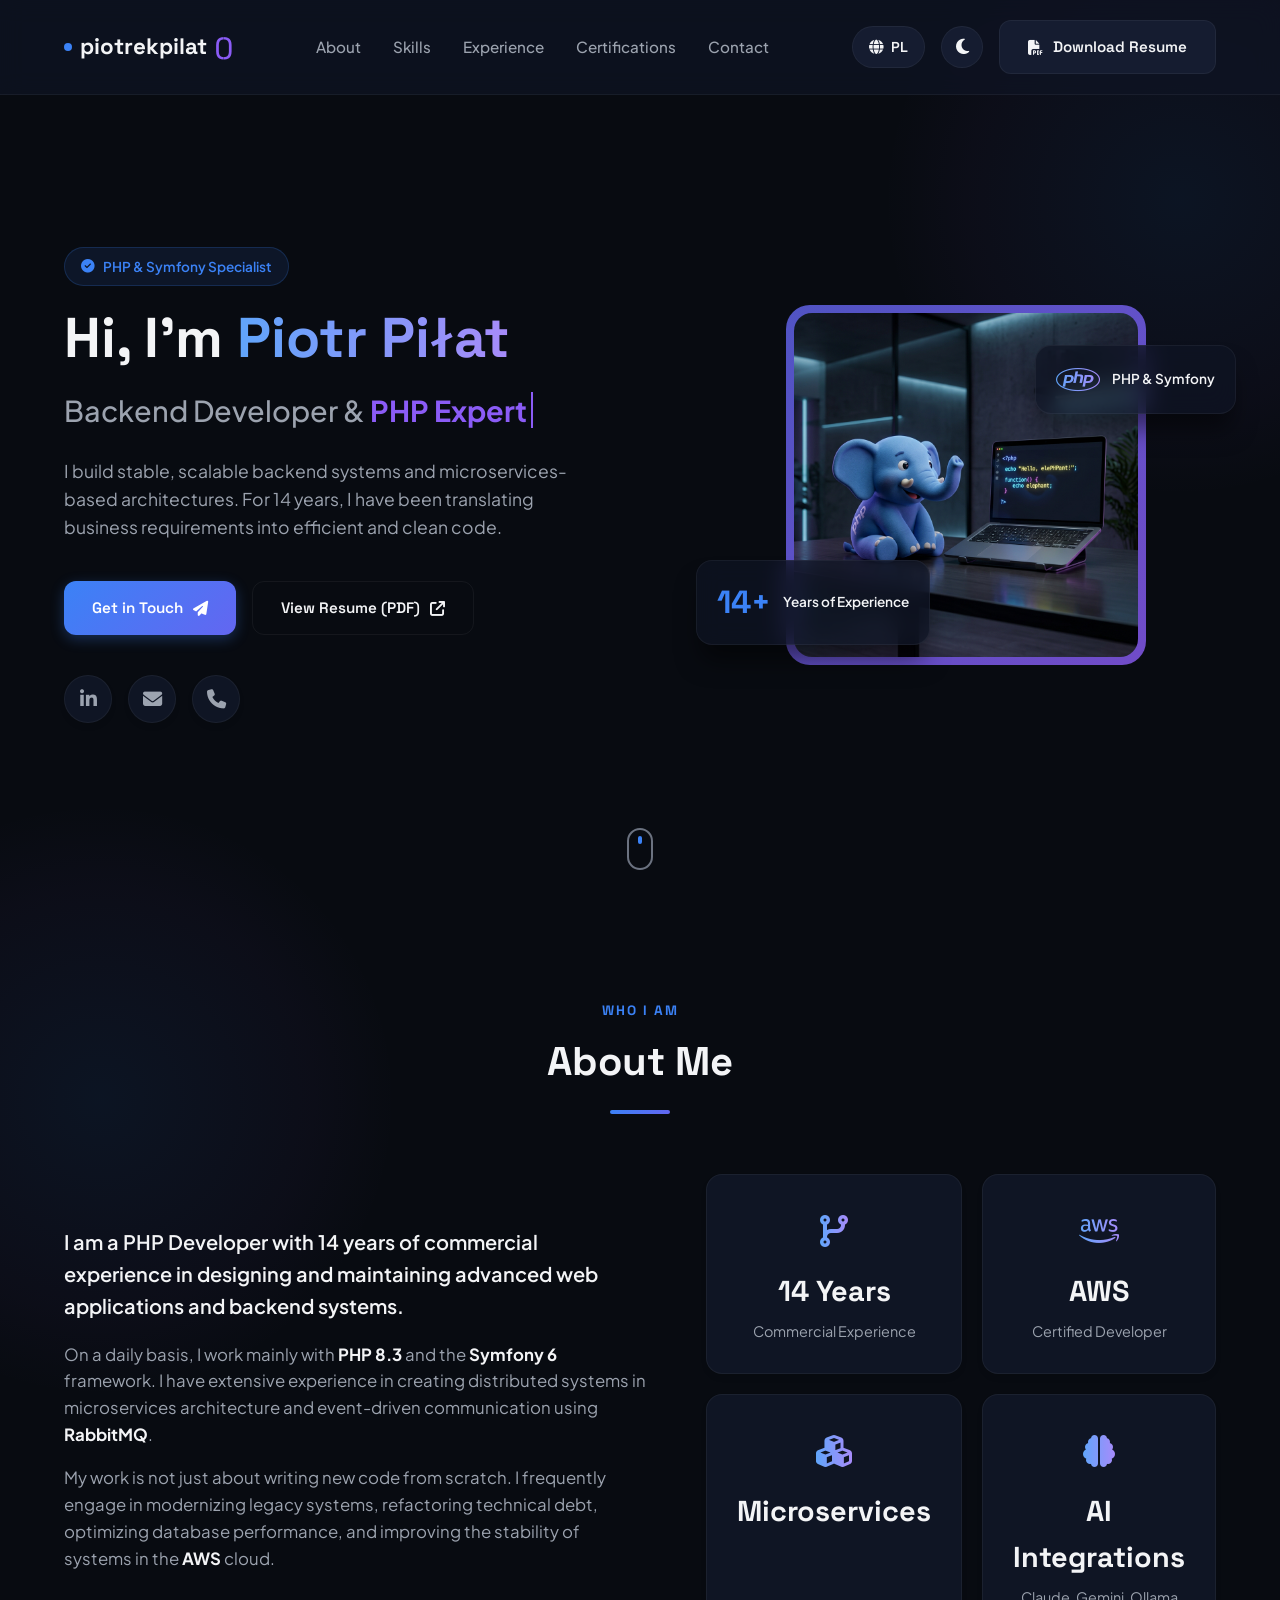
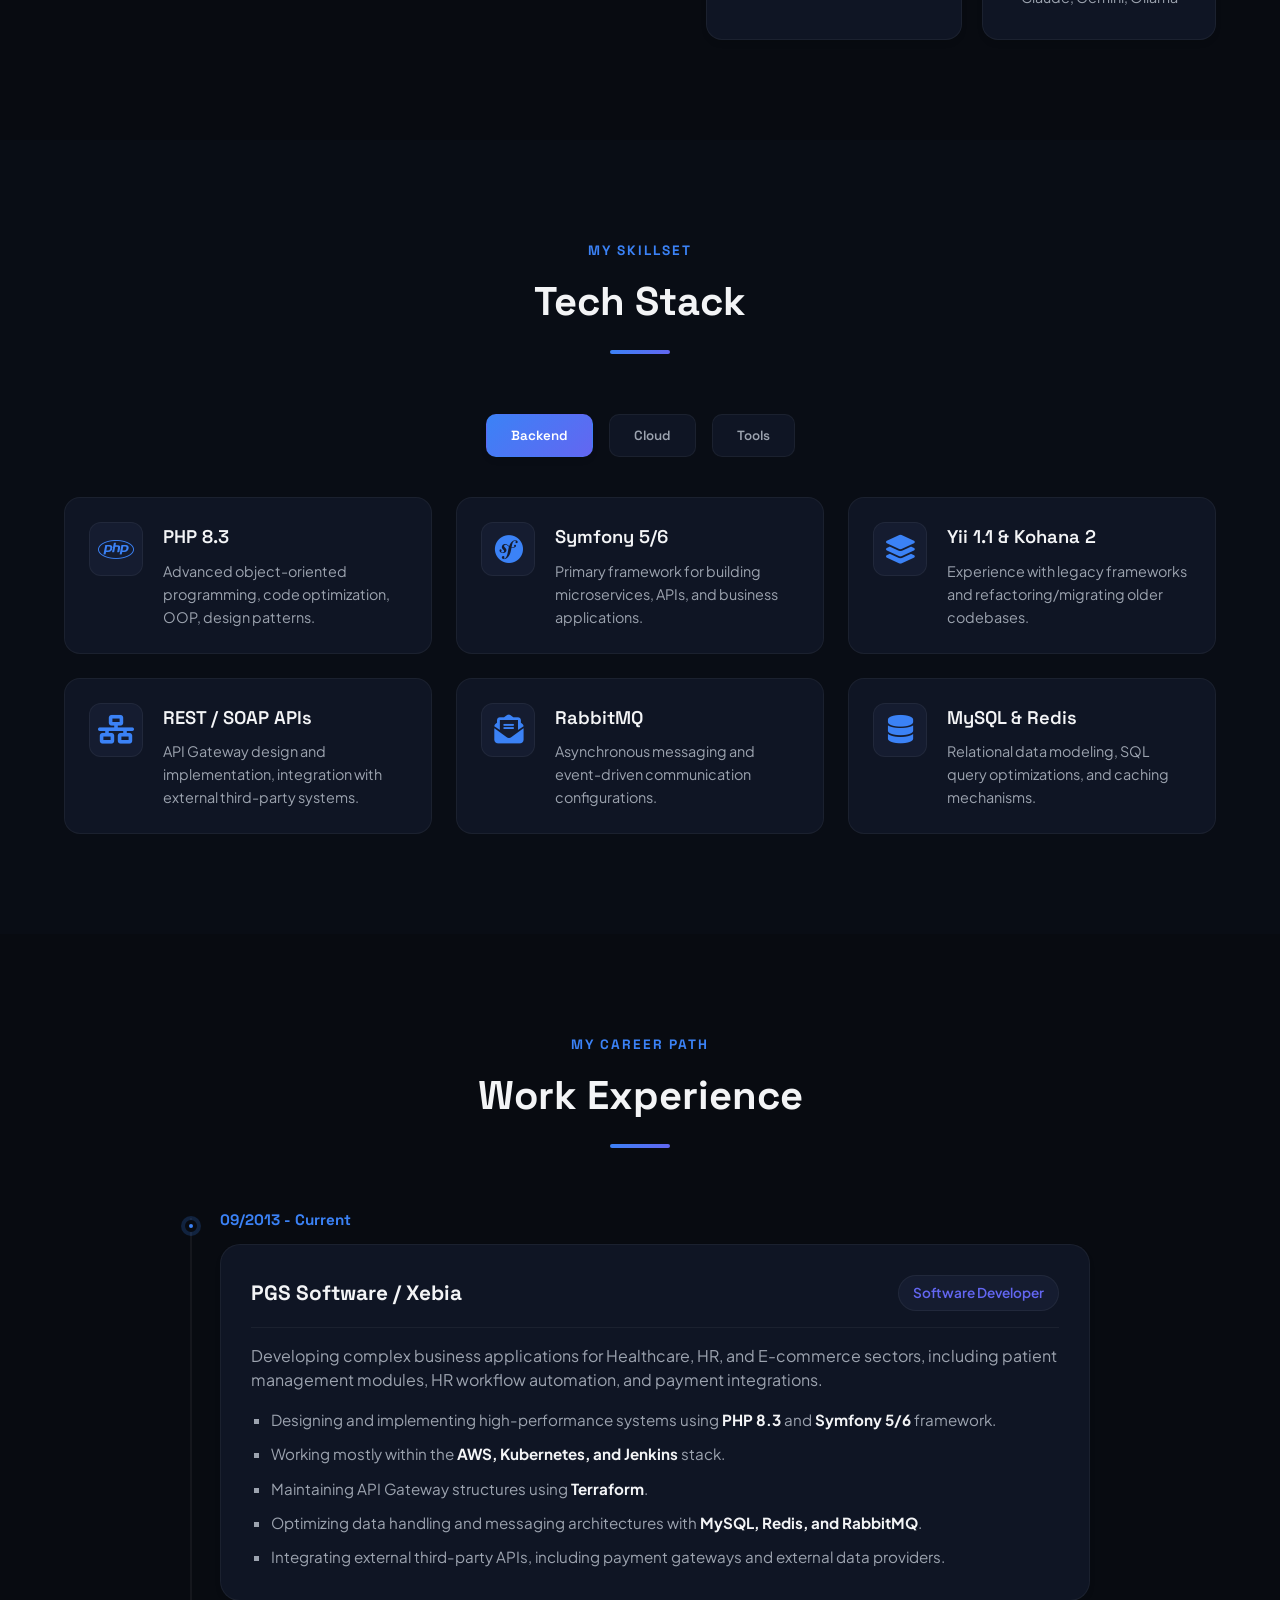
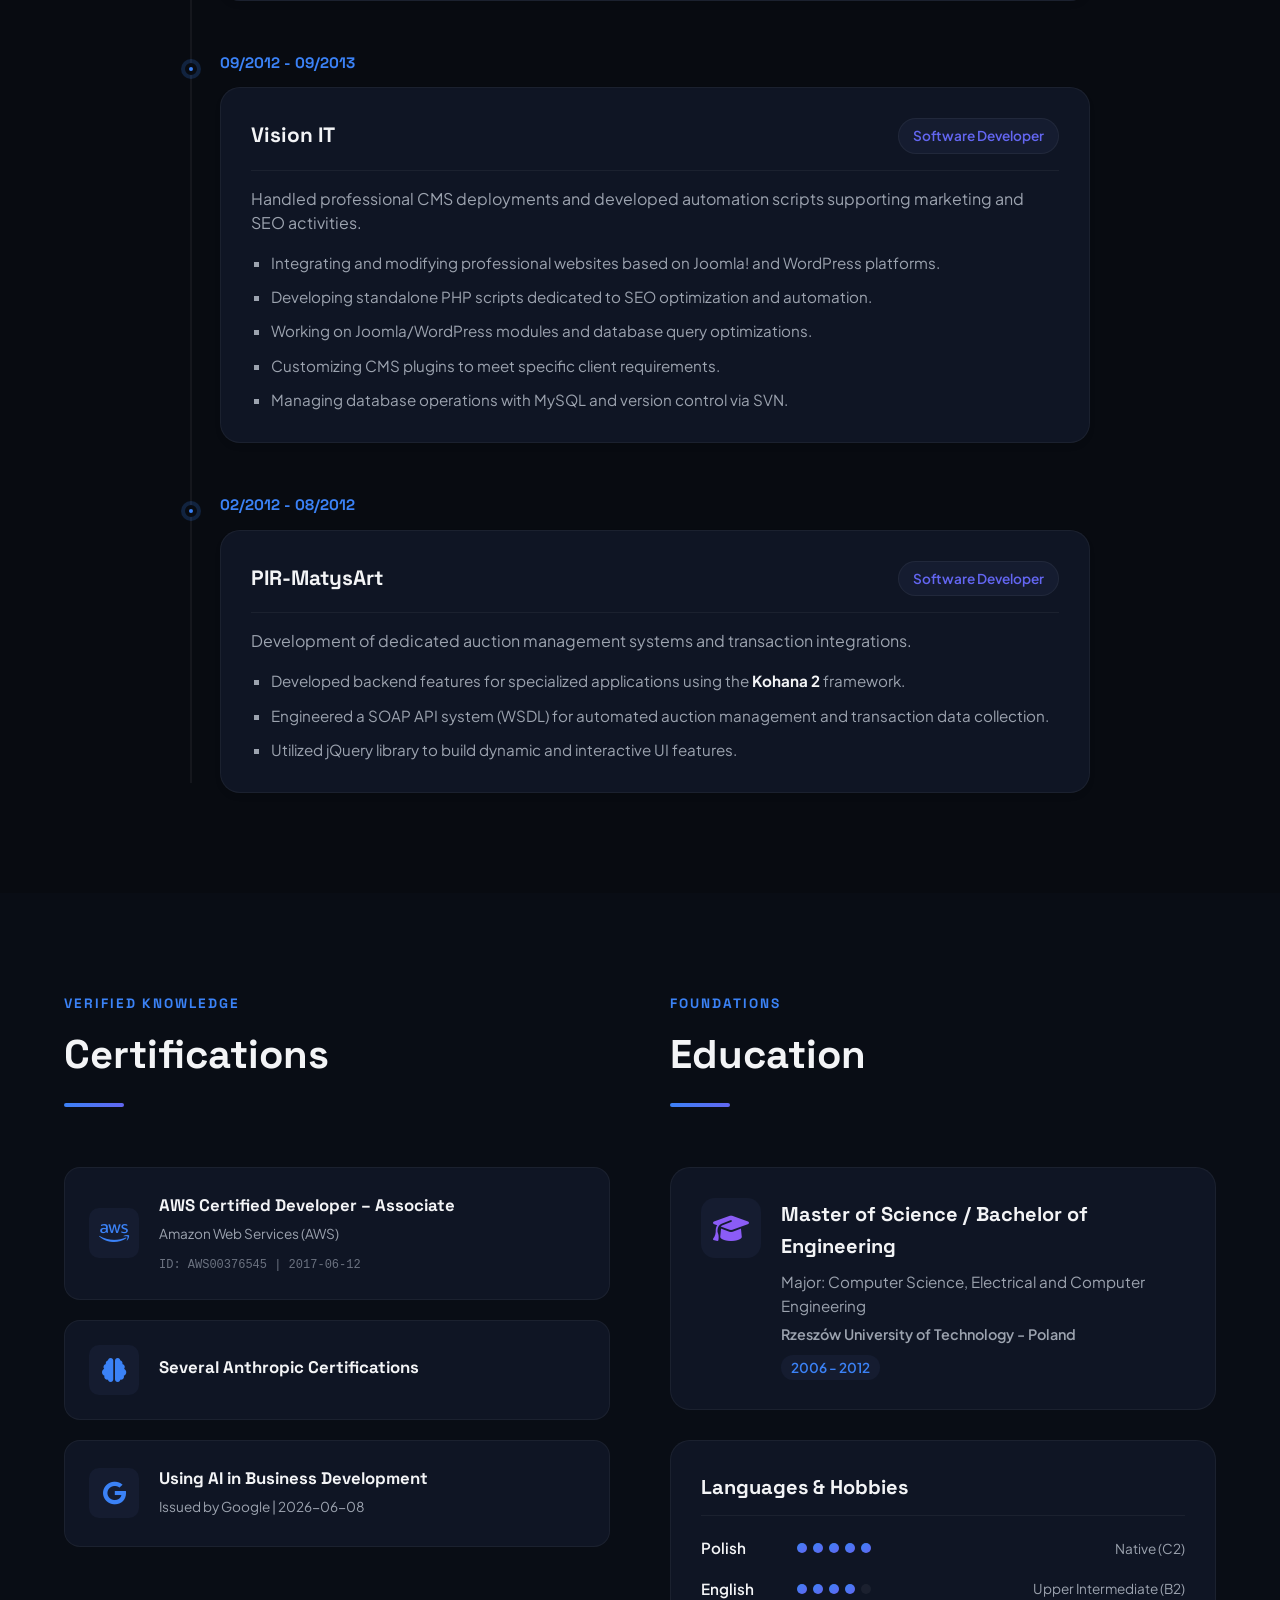
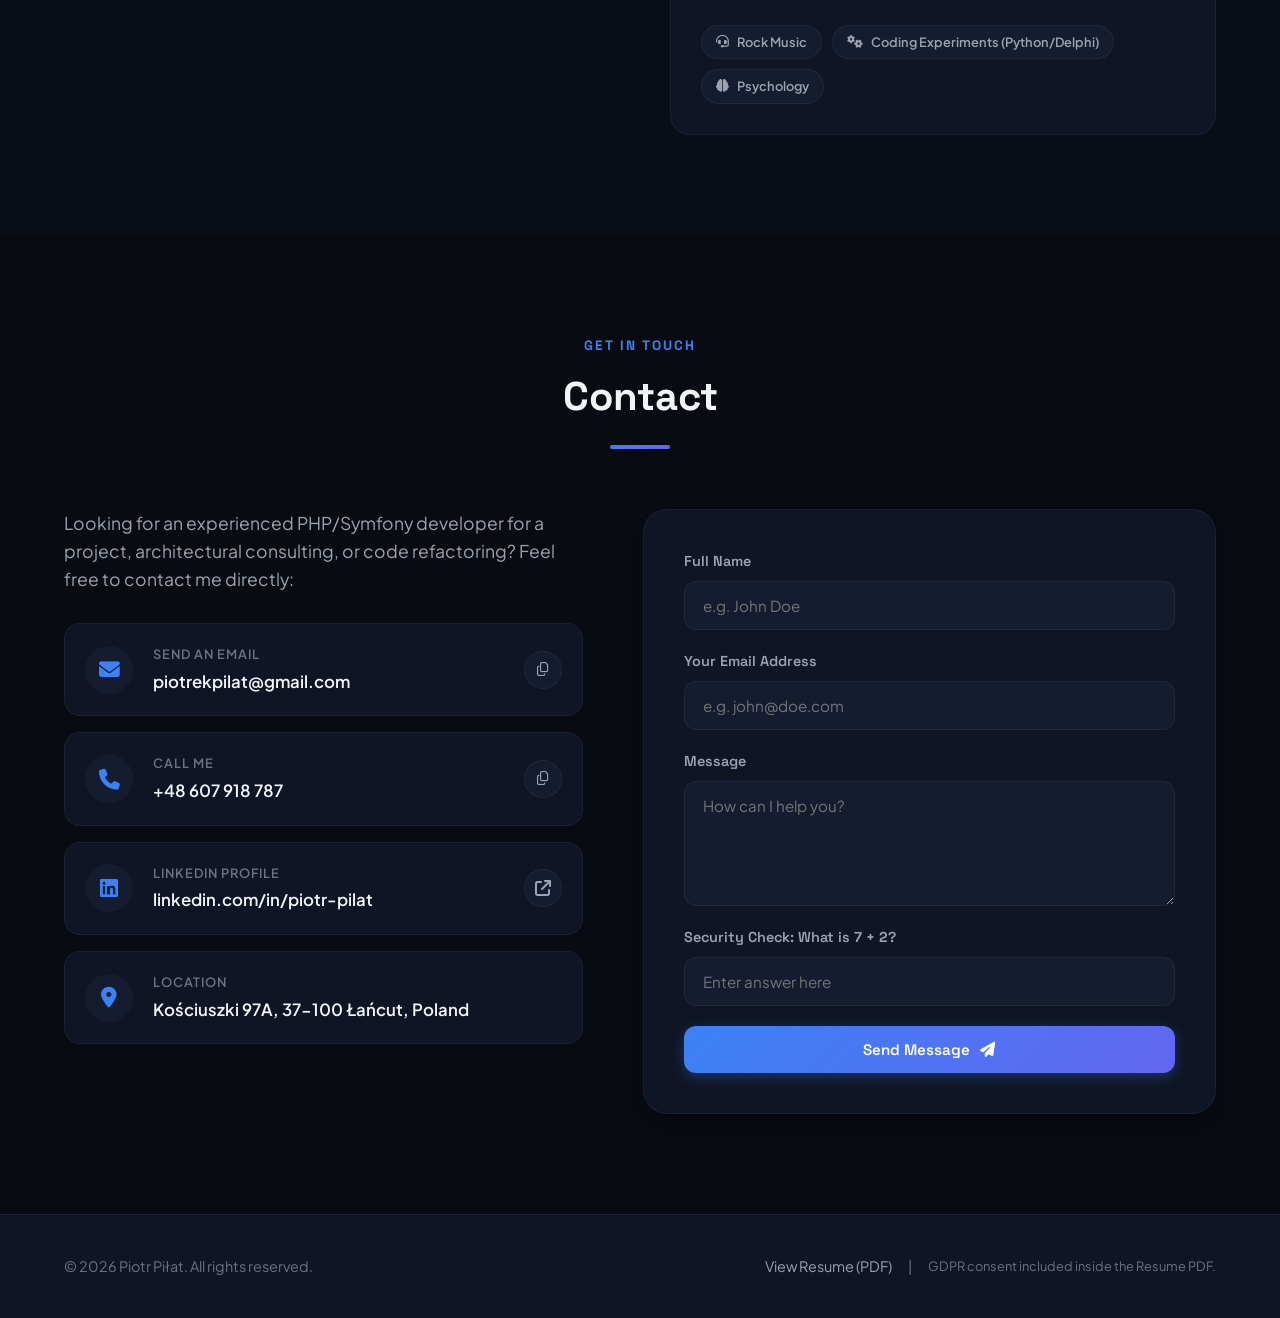
==== index.html @ 5721adee "initial" ====
<!DOCTYPE html>
<html lang="en">
<head>
    <meta charset="UTF-8">
    <meta name="viewport" content="width=device-width, initial-scale=1.0">
    <title data-i18n="head.title">Piotr Piłat - Software Developer | PHP & Symfony Specialist</title>
    <meta name="description" content="Professional profile of Piotr Piłat - PHP Developer with 14 years of commercial experience building web applications, backend systems, and microservices." data-i18n-attr="content:head.description">
    <link rel="preconnect" href="https://fonts.googleapis.com">
    <link rel="preconnect" href="https://fonts.gstatic.com" crossorigin>
    <link href="https://fonts.googleapis.com/css2?family=Plus+Jakarta+Sans:wght@300;400;500;600;700;800&family=Space+Grotesk:wght@400;500;600;700&display=swap" rel="stylesheet">
    <link rel="stylesheet" href="https://cdnjs.cloudflare.com/ajax/libs/font-awesome/6.4.0/css/all.min.css">
    <link rel="stylesheet" href="style.css">
</head>
<body class="dark-theme">
    <div class="bg-glow-1"></div>
    <div class="bg-glow-2"></div>
    <header class="header">
        <div class="container nav-container">
            <a href="#" class="logo">
                <span class="logo-dot"></span>
                <span data-i18n="logo.text">piotrekpilat</span><span class="logo-lang">()</span>
            </a>
            
            <nav class="nav-menu" id="nav-menu">
                <ul class="nav-list">
                    <li><a href="#about" class="nav-link" data-i18n="nav.about">About</a></li>
                    <li><a href="#skills" class="nav-link" data-i18n="nav.skills">Skills</a></li>
                    <li><a href="#experience" class="nav-link" data-i18n="nav.experience">Experience</a></li>
                    <li><a href="#education-certs" class="nav-link" data-i18n="nav.certs">Certifications</a></li>
                    <li><a href="#contact" class="nav-link" data-i18n="nav.contact">Contact</a></li>
                </ul>
            </nav>

            <div class="nav-actions">
                <button id="lang-toggle" class="lang-toggle-btn" aria-label="Switch language">
                    <i class="fa-solid fa-globe"></i> <span id="lang-btn-text">PL</span>
                </button>
                <button id="theme-toggle" class="theme-btn" aria-label="Toggle theme">
                    <i class="fa-solid fa-moon"></i>
                </button>
                <a href="./Resume-Piotr-Pilat.pdf" class="btn btn-secondary nav-cv-btn" target="_blank">
                    <i class="fa-solid fa-file-pdf"></i> <span data-i18n="nav.download_resume">Download Resume</span>
                </a>
                <button class="mobile-toggle" id="mobile-toggle" aria-label="Menu">
                    <span class="bar"></span>
                    <span class="bar"></span>
                    <span class="bar"></span>
                </button>
            </div>
        </div>
    </header>

    <!-- Hero Section -->
    <section class="hero-section">
        <div class="container hero-container">
            <div class="hero-content">
                <div class="badge-container">
                    <span class="hero-badge"><i class="fa-solid fa-circle-check"></i> <span data-i18n="hero.badge">PHP & Symfony Specialist</span></span>
                </div>
                <h1 class="hero-title">
                    <span data-i18n="hero.greeting">Hi, I'm </span><span class="text-gradient" data-i18n="hero.name">Piotr Piłat</span>
                </h1>
                <h2 class="hero-subtitle">
                    <span data-i18n="hero.subtitle">Backend Developer & </span><span class="typing-text" id="typing-text">PHP Expert</span>
                </h2>
                <p class="hero-description" data-i18n="hero.description">
                    I build stable, scalable backend systems and microservices-based architectures. 
                    For 14 years, I have been translating business requirements into efficient and clean code.
                </p>
                <div class="hero-buttons">
                    <a href="#contact" class="btn btn-primary">
                        <span data-i18n="hero.btn_contact">Get in Touch</span> <i class="fa-solid fa-paper-plane"></i>
                    </a>
                    <a href="./Resume-Piotr-Pilat.pdf" class="btn btn-outline" target="_blank">
                        <span data-i18n="hero.btn_resume">View Resume (PDF)</span> <i class="fa-solid fa-arrow-up-right-from-square"></i>
                    </a>
                </div>
                <div class="hero-socials">
                    <a href="https://linkedin.com/in/piotr-pilat/" target="_blank" class="social-icon" aria-label="LinkedIn">
                        <i class="fa-brands fa-linkedin-in"></i>
                    </a>
                    <a href="#" class="social-icon contact-trigger" data-mailto="cGlvdHJla3BpbGF0QGdtYWlsLmNvbQ==" aria-label="Email">
                        <i class="fa-solid fa-envelope"></i>
                    </a>
                    <a href="#" class="social-icon contact-trigger" data-tel="KzQ4NjA3OTE4Nzg3" aria-label="Phone">
                        <i class="fa-solid fa-phone"></i>
                    </a>
                </div>
            </div>
            
            <div class="hero-visual">
                <div class="image-wrapper">
                    <div class="glowing-border"></div>
                    <img src="assets/php_tech_mascot.jpg" alt="Piotr Piłat - PHP Mascot" class="profile-img">
                </div>
                <div class="floating-card xp-card">
                    <span class="num">14+</span>
                    <span class="label" data-i18n="hero.xp_label">Years of Experience</span>
                </div>
                <div class="floating-card tech-card">
                    <i class="fa-brands fa-php text-gradient"></i>
                    <span class="label" data-i18n="hero.tech_label">PHP & Symfony</span>
                </div>
            </div>
        </div>
        <div class="scroll-down">
            <a href="#about" aria-label="Scroll Down" data-i18n-attr="aria-label:hero.scroll_down">
                <span class="mouse">
                    <span class="wheel"></span>
                </span>
            </a>
        </div>
    </section>

    <!-- About Section -->
    <section id="about" class="section about-section">
        <div class="container">
            <div class="section-header">
                <span class="section-tag" data-i18n="about.tag">Who I am</span>
                <h2 class="section-title" data-i18n="about.title">About Me</h2>
                <div class="section-line"></div>
            </div>
            
            <div class="about-grid">
                <div class="about-text-container">
                    <p class="lead-text" data-i18n="about.lead">
                        I am a PHP Developer with 14 years of commercial experience in designing and maintaining advanced web applications and backend systems.
                    </p>
                    <p class="body-text" data-i18n="about.body1">
                        On a daily basis, I work mainly with <strong>PHP 8.3</strong> and the <strong>Symfony 6</strong> framework. I have extensive experience in creating distributed systems in microservices architecture and event-driven communication using <strong>RabbitMQ</strong>.
                    </p>
                    <p class="body-text" data-i18n="about.body2">
                        My work is not just about writing new code from scratch. I frequently engage in modernizing legacy systems, refactoring technical debt, optimizing database performance, and improving the stability of systems in the <strong>AWS</strong> cloud.
                    </p>
                </div>
                
                <div class="about-stats">
                    <div class="stat-box">
                        <div class="stat-icon"><i class="fa-solid fa-code-branch text-gradient"></i></div>
                        <h3 data-i18n="about.stat1_title">14 Years</h3>
                        <p data-i18n="about.stat1_desc">Commercial Experience</p>
                    </div>
                    <div class="stat-box">
                        <div class="stat-icon"><i class="fa-brands fa-aws text-gradient"></i></div>
                        <h3>AWS</h3>
                        <p data-i18n="about.stat2_desc">Certified Developer</p>
                    </div>
                    <div class="stat-box">
                        <div class="stat-icon"><i class="fa-solid fa-cubes text-gradient"></i></div>
                        <h3 data-i18n="about.stat3_title">Microservices</h3>
                    </div>
                    <div class="stat-box">
                        <div class="stat-icon"><i class="fa-solid fa-brain text-gradient"></i></div>
                        <h3 data-i18n="about.stat4_title">AI Integrations</h3>
                        <p>Claude, Gemini, Ollama</p>
                    </div>
                </div>
            </div>
        </div>
    </section>

    <!-- Skills Section -->
    <section id="skills" class="section skills-section gray-bg">
        <div class="container">
            <div class="section-header">
                <span class="section-tag" data-i18n="skills.tag">My Skillset</span>
                <h2 class="section-title" data-i18n="skills.title">Tech Stack</h2>
                <div class="section-line"></div>
            </div>

            <div class="skills-tabs">
                <button class="tab-btn active" data-tab="backend" data-i18n="skills.tab_backend">Backend</button>
                <button class="tab-btn" data-tab="devops" data-i18n="skills.tab_cloud">Cloud</button>
                <button class="tab-btn" data-tab="testing-others" data-i18n="skills.tab_tools">Tools</button>
            </div>

            <div class="tab-content active" id="backend">
                <div class="skills-grid">
                    <!-- PHP -->
                    <div class="skill-card">
                        <div class="skill-icon"><i class="fa-brands fa-php"></i></div>
                        <div class="skill-info">
                            <h4>PHP 8.3</h4>
                            <p data-i18n="skills.backend.php">Advanced object-oriented programming, code optimization, OOP, design patterns.</p>
                        </div>
                    </div>
                    <!-- Symfony -->
                    <div class="skill-card">
                        <div class="skill-icon"><i class="fa-brands fa-symfony"></i></div>
                        <div class="skill-info">
                            <h4>Symfony 5/6</h4>
                            <p data-i18n="skills.backend.symfony">Primary framework for building microservices, APIs, and business applications.</p>
                        </div>
                    </div>
                    <div class="skill-card">
                        <div class="skill-icon"><i class="fa-solid fa-layer-group"></i></div>
                        <div class="skill-info">
                            <h4>Yii 1.1 & Kohana 2</h4>
                            <p data-i18n="skills.backend.legacy">Experience with legacy frameworks and refactoring/migrating older codebases.</p>
                        </div>
                    </div>
                    <!-- REST API -->
                    <div class="skill-card">
                        <div class="skill-icon"><i class="fa-solid fa-network-wired"></i></div>
                        <div class="skill-info">
                            <h4>REST / SOAP APIs</h4>
                            <p data-i18n="skills.backend.api">API Gateway design and implementation, integration with external third-party systems.</p>
                        </div>
                    </div>
                    <div class="skill-card">
                        <div class="skill-icon"><i class="fa-solid fa-envelope-open-text"></i></div>
                        <div class="skill-info">
                            <h4>RabbitMQ</h4>
                            <p data-i18n="skills.backend.rabbitmq">Asynchronous messaging and event-driven communication configurations.</p>
                        </div>
                    </div>
                    <div class="skill-card">
                        <div class="skill-icon"><i class="fa-solid fa-database"></i></div>
                        <div class="skill-info">
                            <h4>MySQL & Redis</h4>
                            <p data-i18n="skills.backend.db">Relational data modeling, SQL query optimizations, and caching mechanisms.</p>
                        </div>
                    </div>
                </div>
            </div>

            <div class="tab-content" id="devops">
                <div class="skills-grid">
                    <!-- AWS -->
                    <div class="skill-card">
                        <div class="skill-icon"><i class="fa-brands fa-aws"></i></div>
                        <div class="skill-info">
                            <h4>AWS (Amazon Web Services)</h4>
                            <p data-i18n="skills.cloud.aws">EC2, RDS, S3, API Gateway, IAM permissions, and cloud service integrations.</p>
                        </div>
                    </div>
                    <div class="skill-card">
                        <div class="skill-icon"><i class="fa-brands fa-docker"></i></div>
                        <div class="skill-info">
                            <h4>Docker</h4>
                            <p data-i18n="skills.cloud.docker">Containerization of applications, maintaining dev and production environments.</p>
                        </div>
                    </div>
                    <div class="skill-card">
                        <div class="skill-icon"><i class="fa-solid fa-code"></i></div>
                        <div class="skill-info">
                            <h4>Terraform</h4>
                            <p data-i18n="skills.cloud.terraform">Infrastructure as Code (IaC) principles, focusing on managing API Gateway.</p>
                        </div>
                    </div>
                    <!-- Kubernetes & Jenkins -->
                    <div class="skill-card">
                        <div class="skill-icon"><i class="fa-solid fa-server"></i></div>
                        <div class="skill-info">
                            <h4>Kubernetes & Jenkins</h4>
                            <p data-i18n="skills.cloud.k8s_jenkins">Basic container orchestration and configuring automation CI/CD pipelines.</p>
                        </div>
                    </div>
                </div>
            </div>

            <div class="tab-content" id="testing-others">
                <div class="skills-grid">
                    <!-- Testing -->
                    <div class="skill-card">
                        <div class="skill-icon"><i class="fa-solid fa-vial"></i></div>
                        <div class="skill-info">
                            <h4>Xdebug, PHPUnit, PHPCS</h4>
                            <p data-i18n="skills.tools.testing">Unit testing, static code analysis, and ensuring PSR code quality standards.</p>
                        </div>
                    </div>
                    <!-- AI Tools -->
                    <div class="skill-card">
                        <div class="skill-icon"><i class="fa-solid fa-robot"></i></div>
                        <div class="skill-info">
                            <h4 data-i18n="skills.tools.ai_title">AI Assistance & APIs</h4>
                            <p data-i18n="skills.tools.ai_desc">Using AI tools (Claude / Gemini / Codex) and integrations with LLM configurations (Ollama).</p>
                        </div>
                    </div>
                    <!-- Git & SVN -->
                    <div class="skill-card">
                        <div class="skill-icon"><i class="fa-solid fa-code-commit"></i></div>
                        <div class="skill-info">
                            <h4>Git & SVN</h4>
                            <p data-i18n="skills.tools.git">Code version control systems, team workflows, and GitFlow practices.</p>
                        </div>
                    </div>
                    <!-- Other Languages -->
                    <div class="skill-card">
                        <div class="skill-icon"><i class="fa-solid fa-globe"></i></div>
                        <div class="skill-info">
                            <h4>Python & Delphi</h4>
                            <p data-i18n="skills.tools.other">Technological experiments, helper script creation, and process automation.</p>
                        </div>
                    </div>
                </div>
            </div>
        </div>
    </section>

    <!-- Experience Section -->
    <section id="experience" class="section experience-section">
        <div class="container">
            <div class="section-header">
                <span class="section-tag" data-i18n="experience.tag">My Career Path</span>
                <h2 class="section-title" data-i18n="experience.title">Work Experience</h2>
                <div class="section-line"></div>
            </div>

            <div class="timeline">
                <div class="timeline-item">
                    <div class="timeline-dot"></div>
                    <div class="timeline-date" data-i18n="experience.date1">09/2013 - Current</div>
                    <div class="timeline-content">
                        <div class="company-badge-wrapper">
                            <span class="company-name">PGS Software / Xebia</span>
                            <span class="job-title" data-i18n="experience.title1">Software Developer</span>
                        </div>
                        <p class="timeline-intro" data-i18n="experience.intro1">
                            Developing complex business applications for Healthcare, HR, and E-commerce sectors, including patient management modules, HR workflow automation, and payment integrations.
                        </p>
                        <ul class="timeline-bullets">
                            <li data-i18n="experience.bullet1_1">Designing and implementing high-performance systems using <strong>PHP 8.3</strong> and <strong>Symfony 5/6</strong> framework.</li>
                            <li data-i18n="experience.bullet1_2">Working mostly within the <strong>AWS, Kubernetes, and Jenkins</strong> stack.</li>
                            <li data-i18n="experience.bullet1_3">Maintaining API Gateway structures using <strong>Terraform</strong>.</li>
                            <li data-i18n="experience.bullet1_4">Optimizing data handling and messaging architectures with <strong>MySQL, Redis, and RabbitMQ</strong>.</li>
                            <li data-i18n="experience.bullet1_5">Integrating external third-party APIs, including payment gateways and external data providers.</li>
                        </ul>
                    </div>
                </div>
                <div class="timeline-item">
                    <div class="timeline-dot"></div>
                    <div class="timeline-date" data-i18n="experience.date2">09/2012 - 09/2013</div>
                    <div class="timeline-content">
                        <div class="company-badge-wrapper">
                            <span class="company-name">Vision IT</span>
                            <span class="job-title">Software Developer</span>
                        </div>
                        <p class="timeline-intro" data-i18n="experience.intro2">
                            Handled professional CMS deployments and developed automation scripts supporting marketing and SEO activities.
                        </p>
                        <ul class="timeline-bullets">
                            <li data-i18n="experience.bullet2_1">Integrating and modifying professional websites based on Joomla! and WordPress platforms.</li>
                            <li data-i18n="experience.bullet2_2">Developing standalone PHP scripts dedicated to SEO optimization and automation.</li>
                            <li data-i18n="experience.bullet2_3">Working on Joomla/WordPress modules and database query optimizations.</li>
                            <li data-i18n="experience.bullet2_4">Customizing CMS plugins to meet specific client requirements.</li>
                            <li data-i18n="experience.bullet2_5">Managing database operations with MySQL and version control via SVN.</li>
                        </ul>
                    </div>
                </div>
                <div class="timeline-item">
                    <div class="timeline-dot"></div>
                    <div class="timeline-date" data-i18n="experience.date3">02/2012 - 08/2012</div>
                    <div class="timeline-content">
                        <div class="company-badge-wrapper">
                            <span class="company-name">PIR-MatysArt</span>
                            <span class="job-title">Software Developer</span>
                        </div>
                        <p class="timeline-intro" data-i18n="experience.intro3">
                            Development of dedicated auction management systems and transaction integrations.
                        </p>
                        <ul class="timeline-bullets">
                            <li data-i18n="experience.bullet3_1">Developed backend features for specialized applications using the <strong>Kohana 2</strong> framework.</li>
                            <li data-i18n="experience.bullet3_2">Engineered a SOAP API system (WSDL) for automated auction management and transaction data collection.</li>
                            <li data-i18n="experience.bullet3_3">Utilized jQuery library to build dynamic and interactive UI features.</li>
                        </ul>
                    </div>
                </div>
            </div>
        </div>
    </section>

    <!-- Education & Certs Section -->
    <section id="education-certs" class="section education-certs-section gray-bg">
        <div class="container">
            <div class="education-certs-grid">
                
                <!-- Certifications -->
                <div class="certs-column">
                    <div class="section-header align-left">
                        <span class="section-tag" data-i18n="certs.tag">Verified Knowledge</span>
                        <h2 class="section-title" data-i18n="certs.title">Certifications</h2>
                        <div class="section-line"></div>
                    </div>
                    
                    <div class="certs-list">
                        <!-- AWS Cert -->
                        <div class="cert-item">
                            <div class="cert-icon">
                                <i class="fa-brands fa-aws"></i>
                            </div>
                              <div class="cert-details">
                                  <h4>AWS Certified Developer – Associate</h4>
                                  <p class="issuer">Amazon Web Services (AWS)</p>
                                  <span class="cert-id">ID: AWS00376545 | 2017-06-12</span>
                              </div>
                          </div>

                          <!-- Anthropic Cert -->
                          <div class="cert-item">
                              <div class="cert-icon">
                                  <i class="fa-solid fa-brain"></i>
                              </div>
                              <div class="cert-details">
                                  <h4>Several Anthropic Certifications</h4>
                              </div>
                          </div>

                          <!-- Google Cert -->
                          <div class="cert-item">
                              <div class="cert-icon">
                                  <i class="fa-brands fa-google"></i>
                              </div>
                              <div class="cert-details">
                                  <h4>Using AI in Business Development</h4>
                                  <p class="issuer" data-i18n="certs.google_issuer">Issued by Google | 2026-06-08</p>
                              </div>
                          </div>
                      </div>
                  </div>

                  <!-- Education -->
                  <div class="edu-column">
                      <div class="section-header align-left">
                          <span class="section-tag" data-i18n="edu.tag">Foundations</span>
                          <h2 class="section-title" data-i18n="edu.title">Education</h2>
                          <div class="section-line"></div>
                      </div>

                      <div class="edu-card">
                          <div class="edu-icon">
                              <i class="fa-solid fa-graduation-cap"></i>
                          </div>
                          <div class="edu-details">
                              <h3 data-i18n="edu.degree">Master of Science / Bachelor of Engineering</h3>
                              <p class="field" data-i18n="edu.field">Major: Computer Science, Electrical and Computer Engineering</p>
                              <p class="school" data-i18n="edu.school">Rzeszów University of Technology - Poland</p>
                              <span class="years">2006 - 2012</span>
                          </div>
                      </div>

                      <div class="lang-hobbies-card">
                          <h3 data-i18n="edu.lang_hobbies_title">Languages & Hobbies</h3>
                          <div class="lang-grid">
                              <div class="lang-item">
                                  <span class="lang-name" data-i18n="edu.lang_pl_name">Polish</span>
                                  <div class="lang-dots">
                                      <span class="dot active"></span>
                                      <span class="dot active"></span>
                                      <span class="dot active"></span>
                                      <span class="dot active"></span>
                                      <span class="dot active"></span>
                                  </div>
                                  <span class="lang-level" data-i18n="edu.lang_pl_level">Native (C2)</span>
                              </div>
                              <div class="lang-item">
                                  <span class="lang-name" data-i18n="edu.lang_en_name">English</span>
                                  <div class="lang-dots">
                                      <span class="dot active"></span>
                                      <span class="dot active"></span>
                                      <span class="dot active"></span>
                                      <span class="dot active"></span>
                                      <span class="dot"></span>
                                  </div>
                                  <span class="lang-level" data-i18n="edu.lang_en_level">Upper Intermediate (B2)</span>
                              </div>
                          </div>
                          <div class="hobbies-tags">
                              <span class="hobby-tag"><i class="fa-solid fa-headset"></i> <span data-i18n="edu.hobby1">Rock Music</span></span>
                              <span class="hobby-tag"><i class="fa-solid fa-gears"></i> <span data-i18n="edu.hobby2">Coding Experiments (Python/Delphi)</span></span>
                              <span class="hobby-tag"><i class="fa-solid fa-brain"></i> <span data-i18n="edu.hobby3">Psychology</span></span>
                          </div>
                      </div>
                  </div>

              </div>
          </div>
      </section>

      <!-- Contact Section -->
      <section id="contact" class="section contact-section">
          <div class="container">
              <div class="section-header">
                  <span class="section-tag" data-i18n="contact.tag">Get in Touch</span>
                  <h2 class="section-title" data-i18n="contact.title">Contact</h2>
                  <div class="section-line"></div>
              </div>
              <div class="contact-grid">

                  <div class="contact-info">
                      <p class="contact-intro" data-i18n="contact.intro">
                          Looking for an experienced PHP/Symfony developer for a project, architectural consulting, or code refactoring? Feel free to contact me directly:
                      </p>

                      <div class="info-link-card">
                          <div class="info-link-icon"><i class="fa-solid fa-envelope"></i></div>
                          <div class="info-link-text">
                              <span data-i18n="contact.card1_label">Send an Email</span>
                              <a href="#" class="contact-trigger" data-mailto="cGlvdHJla3BpbGF0QGdtYWlsLmNvbQ==" data-text-decode="cGlvdHJla3BpbGF0QGdtYWlsLmNvbQ==">Loading...</a>
                          </div>
                          <button class="copy-btn" data-copy-obfuscated="cGlvdHJla3BpbGF0QGdtYWlsLmNvbQ==" aria-label="Copy email" data-i18n-attr="aria-label:contact.card1_copy_aria">
                              <i class="fa-regular fa-copy"></i>
                          </button>
                      </div>

                      <div class="info-link-card">
                          <div class="info-link-icon"><i class="fa-solid fa-phone"></i></div>
                          <div class="info-link-text">
                              <span data-i18n="contact.card2_label">Call Me</span>
                              <a href="#" class="contact-trigger" data-tel="KzQ4NjA3OTE4Nzg3" data-text-decode="KzQ4IDYwNyA5MTggNzg3">Loading...</a>
                          </div>
                          <button class="copy-btn" data-copy-obfuscated="KzQ4IDYwNyA5MTggNzg3" aria-label="Copy phone number" data-i18n-attr="aria-label:contact.card2_copy_aria">
                              <i class="fa-regular fa-copy"></i>
                          </button>
                      </div>

                      <div class="info-link-card">
                          <div class="info-link-icon"><i class="fa-brands fa-linkedin"></i></div>
                          <div class="info-link-text">
                              <span data-i18n="contact.card3_label">LinkedIn Profile</span>
                              <a href="https://linkedin.com/in/piotr-pilat/" target="_blank">linkedin.com/in/piotr-pilat</a>
                          </div>
                          <a href="https://linkedin.com/in/piotr-pilat/" target="_blank" class="link-btn" aria-label="Open LinkedIn" data-i18n-attr="aria-label:contact.card3_open_aria">
                              <i class="fa-solid fa-arrow-up-right-from-square"></i>
                          </a>
                      </div>

                      <div class="info-link-card">
                          <div class="info-link-icon"><i class="fa-solid fa-location-dot"></i></div>
                          <div class="info-link-text">
                              <span data-i18n="contact.card4_label">Location</span>
                              <strong data-i18n="contact.location">Kościuszki 97A, 37-100 Łańcut, Poland</strong>
                          </div>
                      </div>
                  </div>
                  <div class="contact-form-container">
                      <form action="https://formspree.io/f/mnjkdekb" method="POST" id="contact-form" class="contact-form">
                          <input type="text" name="_gotcha" style="display:none">
                          
                          <div class="form-row">
                              <div class="form-group">
                                  <label for="form-name" data-i18n="contact.form.name_label">Full Name</label>
                                  <input type="text" id="form-name" name="name" placeholder="e.g. John Doe" data-i18n-attr="placeholder:contact.form.name_placeholder" required>
                              </div>
                          </div>
                          <div class="form-row">
                              <div class="form-group">
                                  <label for="form-email" data-i18n="contact.form.email_label">Your Email Address</label>
                                  <input type="email" id="form-email" name="email" placeholder="e.g. john@doe.com" data-i18n-attr="placeholder:contact.form.email_placeholder" required>
                              </div>
                          </div>
                          <div class="form-row">
                              <div class="form-group">
                                  <label for="form-message" data-i18n="contact.form.message_label">Message</label>
                                  <textarea id="form-message" name="message" rows="5" placeholder="How can I help you?" data-i18n-attr="placeholder:contact.form.message_placeholder" required></textarea>
                              </div>
                          </div>
                          
                          <!-- Math challenge Captcha -->
                          <div class="form-row">
                              <div class="form-group">
                                  <label for="form-captcha" id="captcha-label" data-i18n="contact.form.captcha_loading">Security Check: Loading challenge...</label>
                                  <input type="number" id="form-captcha" placeholder="Enter answer here" required>
                              </div>
                          </div>
                          
                          <button type="submit" class="btn btn-primary btn-block">
                              <span data-i18n="contact.form.submit_btn">Send Message</span> <i class="fa-solid fa-paper-plane"></i>
                          </button>
                      </form>
                      <div id="form-toast" class="form-toast">
                          <i class="fa-solid fa-circle-check"></i> <span data-i18n="contact.form.success_toast">Message sent successfully! Thank you for reaching out.</span>
                      </div>
                  </div>
              </div>
          </div>
      </section>

      <!-- Footer -->
      <footer class="footer">
          <div class="container footer-container">
              <p class="copyright" data-i18n="footer.copyright">
                  &copy; 2026 Piotr Piłat. All rights reserved.
              </p>
              <div class="footer-bottom-links">
                  <a href="./Resume-Piotr-Pilat.pdf" target="_blank" class="footer-link" data-i18n="footer.resume">View Resume (PDF)</a>
                  <span class="divider">|</span>
                  <span class="gdpr-info" data-i18n="footer.gdpr">GDPR consent included inside the Resume PDF.</span>
              </div>
          </div>
      </footer>
      <script src="script.js"></script>
  </body>
  </html>
---- style.css ----
/* ==========================================================================
   Design System Variables & Themes
   ========================================================================== */
:root {
    /* Fonts */
    --font-heading: 'Space Grotesk', sans-serif;
    --font-body: 'Plus Jakarta Sans', sans-serif;

    /* Spacing */
    --section-padding: 100px 0;
    --transition-smooth: all 0.4s cubic-bezier(0.16, 1, 0.3, 1);
    
    /* Theme - Dark (Default) */
    --bg-main: #080B11;
    --bg-card: #0F1524;
    --bg-input: #151C30;
    --border-color: rgba(255, 255, 255, 0.05);
    --border-hover: rgba(59, 130, 246, 0.2);
    
    --text-primary: #F3F4F6;
    --text-secondary: #9CA3AF;
    --text-muted: #6B7280;
    
    --color-primary: #3B82F6;       /* Blue */
    --color-secondary: #6366F1;     /* Indigo */
    --color-accent: #8B5CF6;        /* Purple */
    --color-success: #10B981;       /* Emerald */
    
    --gradient-primary: linear-gradient(135deg, var(--color-primary), var(--color-secondary));
    --gradient-accent: linear-gradient(135deg, var(--color-secondary), var(--color-accent));
    --gradient-text: linear-gradient(90deg, #60A5FA, #A78BFA);
    --gradient-card-glow: linear-gradient(135deg, rgba(59, 130, 246, 0.1), rgba(139, 92, 246, 0.05));
    
    --shadow-sm: 0 4px 6px -1px rgba(0, 0, 0, 0.1);
    --shadow-md: 0 10px 15px -3px rgba(0, 0, 0, 0.3);
    --shadow-lg: 0 20px 25px -5px rgba(0, 0, 0, 0.5);
    --shadow-glow: 0 0 30px rgba(59, 130, 246, 0.15);
    
    --glass-bg: rgba(15, 21, 36, 0.7);
    --glass-blur: blur(12px);
}

/* Light Theme Variables */
body.light-theme {
    --bg-main: #F4F6FA;
    --bg-card: #FFFFFF;
    --bg-input: #EFF2F8;
    --border-color: rgba(0, 0, 0, 0.06);
    --border-hover: rgba(59, 130, 246, 0.3);
    
    --text-primary: #111827;
    --text-secondary: #4B5563;
    --text-muted: #9CA3AF;
    
    --color-primary: #2563EB;
    --color-secondary: #4F46E5;
    --color-accent: #7C3AED;
    
    --gradient-primary: linear-gradient(135deg, var(--color-primary), var(--color-secondary));
    --gradient-accent: linear-gradient(135deg, var(--color-secondary), var(--color-accent));
    --gradient-text: linear-gradient(90deg, var(--color-primary), var(--color-accent));
    --gradient-card-glow: linear-gradient(135deg, rgba(37, 99, 235, 0.05), rgba(124, 58, 237, 0.03));
    
    --shadow-sm: 0 2px 4px rgba(0, 0, 0, 0.05);
    --shadow-md: 0 8px 16px rgba(0, 0, 0, 0.05);
    --shadow-lg: 0 16px 24px rgba(0, 0, 0, 0.08);
    --shadow-glow: 0 0 25px rgba(37, 99, 235, 0.08);
    
    --glass-bg: rgba(255, 255, 255, 0.8);
}

/* ==========================================================================
   Resets & Base Styles
   ========================================================================== */
* {
    margin: 0;
    padding: 0;
    box-sizing: border-box;
}

html {
    scroll-behavior: smooth;
    font-size: 16px;
}

body {
    font-family: var(--font-body);
    background-color: var(--bg-main);
    color: var(--text-primary);
    line-height: 1.6;
    overflow-x: hidden;
    transition: background-color 0.4s ease, color 0.4s ease;
}

a {
    text-color: inherit;
    text-decoration: none;
    transition: var(--transition-smooth);
}

ul {
    list-style: none;
}

img {
    max-width: 100%;
    height: auto;
    display: block;
}

.container {
    width: 100%;
    max-width: 1200px;
    margin: 0 auto;
    padding: 0 24px;
}

.section {
    padding: var(--section-padding);
    position: relative;
    z-index: 2;
}

.gray-bg {
    background-color: rgba(15, 21, 36, 0.2);
}
body.light-theme .gray-bg {
    background-color: rgba(0, 0, 0, 0.02);
}

/* ==========================================================================
   Background Glowing Effects
   ========================================================================== */
.bg-glow-1, .bg-glow-2 {
    position: absolute;
    width: 600px;
    height: 600px;
    border-radius: 50%;
    background: radial-gradient(circle, rgba(59, 130, 246, 0.08) 0%, rgba(139, 92, 246, 0.03) 50%, rgba(0,0,0,0) 70%);
    z-index: 1;
    pointer-events: none;
}
.bg-glow-1 {
    top: -100px;
    right: -200px;
}
.bg-glow-2 {
    top: 800px;
    left: -200px;
}
body.light-theme .bg-glow-1, body.light-theme .bg-glow-2 {
    background: radial-gradient(circle, rgba(37, 99, 235, 0.05) 0%, rgba(124, 58, 237, 0.02) 50%, rgba(0,0,0,0) 70%);
}

/* ==========================================================================
   Typography Helpers & Utilities
   ========================================================================== */
.text-gradient {
    background: var(--gradient-text);
    -webkit-background-clip: text;
    -webkit-text-fill-color: transparent;
    background-clip: text;
}

/* Buttons */
.btn {
    display: inline-flex;
    align-items: center;
    justify-content: center;
    gap: 10px;
    padding: 14px 28px;
    border-radius: 12px;
    font-family: var(--font-heading);
    font-weight: 600;
    font-size: 0.95rem;
    cursor: pointer;
    transition: var(--transition-smooth);
    border: none;
}

.btn-primary {
    background: var(--gradient-primary);
    color: #FFFFFF;
    box-shadow: 0 4px 14px rgba(59, 130, 246, 0.3);
}
.btn-primary:hover {
    transform: translateY(-2px);
    box-shadow: 0 6px 20px rgba(59, 130, 246, 0.45);
}

.btn-secondary {
    background: var(--bg-input);
    color: var(--text-primary);
    border: 1px solid var(--border-color);
}
.btn-secondary:hover {
    background: var(--border-color);
    border-color: var(--text-muted);
}

.btn-outline {
    background: transparent;
    color: var(--text-primary);
    border: 1px solid var(--border-color);
}
.btn-outline:hover {
    background: var(--bg-card);
    border-color: var(--color-primary);
    transform: translateY(-2px);
}

.btn-block {
    display: flex;
    width: 100%;
}

/* ==========================================================================
   Header & Navigation
   ========================================================================== */
.header {
    position: fixed;
    top: 0;
    left: 0;
    width: 100%;
    z-index: 1000;
    background-color: var(--glass-bg);
    backdrop-filter: var(--glass-blur);
    -webkit-backdrop-filter: var(--glass-blur);
    border-bottom: 1px solid var(--border-color);
    transition: padding 0.3s ease, background-color 0.4s ease;
    padding: 20px 0;
}
.header.scroll-active {
    padding: 12px 0;
    box-shadow: var(--shadow-sm);
}

.nav-container {
    display: flex;
    align-items: center;
    justify-content: space-between;
}

.logo {
    font-family: var(--font-heading);
    font-size: 1.4rem;
    font-weight: 700;
    color: var(--text-primary);
    display: flex;
    align-items: center;
    gap: 8px;
}
.logo-dot {
    width: 8px;
    height: 8px;
    border-radius: 50%;
    background-color: var(--color-primary);
    display: inline-block;
    animation: pulseGlow 2s infinite;
}
.logo-lang {
    color: var(--color-accent);
}

.nav-list {
    display: flex;
    gap: 32px;
}
.nav-link {
    color: var(--text-secondary);
    font-weight: 500;
    font-size: 0.95rem;
    position: relative;
    padding: 8px 0;
}
.nav-link:hover {
    color: var(--text-primary);
}
.nav-link::after {
    content: '';
    position: absolute;
    bottom: 0;
    left: 0;
    width: 0;
    height: 2px;
    background: var(--gradient-primary);
    transition: var(--transition-smooth);
}
.nav-link:hover::after {
    width: 100%;
}

.nav-actions {
    display: flex;
    align-items: center;
    gap: 16px;
}

.theme-btn {
    width: 42px;
    height: 42px;
    border-radius: 50%;
    background-color: var(--bg-input);
    border: 1px solid var(--border-color);
    color: var(--text-primary);
    cursor: pointer;
    display: flex;
    align-items: center;
    justify-content: center;
    font-size: 1.1rem;
    transition: var(--transition-smooth);
}
.theme-btn:hover {
    background-color: var(--border-color);
    transform: rotate(15deg);
}

.lang-toggle-btn {
    height: 42px;
    padding: 0 16px;
    border-radius: 21px;
    background-color: var(--bg-input);
    border: 1px solid var(--border-color);
    color: var(--text-primary);
    display: inline-flex;
    align-items: center;
    gap: 8px;
    font-family: var(--font-heading);
    font-weight: 600;
    font-size: 0.9rem;
    transition: var(--transition-smooth);
}
.lang-toggle-btn:hover {
    background-color: var(--border-color);
    border-color: var(--color-primary);
    transform: translateY(-2px);
}

.mobile-toggle {
    display: none;
    flex-direction: column;
    gap: 6px;
    background: transparent;
    border: none;
    cursor: pointer;
    padding: 4px;
}
.mobile-toggle .bar {
    width: 24px;
    height: 2px;
    background-color: var(--text-primary);
    transition: var(--transition-smooth);
}

/* ==========================================================================
   Hero Section
   ========================================================================== */
.hero-section {
    min-height: 100vh;
    display: flex;
    align-items: center;
    padding-top: 130px;
    padding-bottom: 60px;
    position: relative;
}

.hero-container {
    display: grid;
    grid-template-columns: 1.1fr 0.9fr;
    gap: 40px;
    align-items: center;
}

.badge-container {
    margin-bottom: 20px;
}
.hero-badge {
    background: rgba(59, 130, 246, 0.1);
    color: var(--color-primary);
    padding: 8px 16px;
    border-radius: 30px;
    font-size: 0.85rem;
    font-weight: 600;
    display: inline-flex;
    align-items: center;
    gap: 8px;
    border: 1px solid rgba(59, 130, 246, 0.2);
}

.hero-title {
    font-family: var(--font-heading);
    font-size: 3.5rem;
    line-height: 1.15;
    font-weight: 800;
    margin-bottom: 16px;
}

.hero-subtitle {
    font-size: 1.8rem;
    font-weight: 500;
    color: var(--text-secondary);
    margin-bottom: 24px;
}
.typing-text {
    color: var(--color-accent);
    font-weight: 700;
    border-right: 2px solid var(--color-accent);
    padding-right: 4px;
    animation: blinkCursor 0.8s infinite;
}

.hero-description {
    font-size: 1.1rem;
    color: var(--text-secondary);
    max-width: 520px;
    margin-bottom: 40px;
}

.hero-buttons {
    display: flex;
    gap: 16px;
    margin-bottom: 40px;
}

.hero-socials {
    display: flex;
    gap: 16px;
}
.social-icon {
    width: 48px;
    height: 48px;
    border-radius: 50%;
    background-color: var(--bg-card);
    border: 1px solid var(--border-color);
    color: var(--text-secondary);
    display: flex;
    align-items: center;
    justify-content: center;
    font-size: 1.2rem;
    box-shadow: var(--shadow-sm);
}
.social-icon:hover {
    color: #FFFFFF;
    background: var(--gradient-primary);
    border-color: transparent;
    transform: translateY(-4px);
    box-shadow: var(--shadow-glow);
}
body.light-theme .social-icon:hover {
    color: #FFFFFF;
}

/* Hero Visual Column */
.hero-visual {
    position: relative;
    display: flex;
    justify-content: center;
    align-items: center;
}
.image-wrapper {
    position: relative;
    width: 360px;
    height: 360px;
    border-radius: 24px;
    padding: 8px;
    z-index: 2;
    animation: floatAnim 6s ease-in-out infinite;
}
.glowing-border {
    position: absolute;
    top: 0;
    left: 0;
    width: 100%;
    height: 100%;
    border-radius: 24px;
    background: var(--gradient-accent);
    z-index: -1;
    opacity: 0.8;
}
.profile-img {
    width: 100%;
    height: 100%;
    object-fit: cover;
    border-radius: 18px;
}

/* Floating Info Cards */
.floating-card {
    position: absolute;
    background: var(--glass-bg);
    backdrop-filter: var(--glass-blur);
    -webkit-backdrop-filter: var(--glass-blur);
    border: 1px solid var(--border-color);
    border-radius: 16px;
    padding: 16px 20px;
    display: flex;
    align-items: center;
    gap: 12px;
    box-shadow: var(--shadow-lg);
    z-index: 3;
    animation: floatAnim 8s ease-in-out infinite;
}
.xp-card {
    bottom: 20px;
    left: -20px;
    animation-delay: -2s;
}
.xp-card .num {
    font-family: var(--font-heading);
    font-size: 2rem;
    font-weight: 800;
    color: var(--color-primary);
}
.tech-card {
    top: 40px;
    right: -20px;
    animation-delay: -4s;
}
.tech-card i {
    font-size: 2.2rem;
}
.floating-card .label {
    font-size: 0.85rem;
    font-weight: 600;
    color: var(--text-primary);
    line-height: 1.2;
}

.scroll-down {
    position: absolute;
    bottom: 30px;
    left: 50%;
    transform: translateX(-50%);
    display: flex;
    justify-content: center;
    z-index: 10;
}
.mouse {
    width: 26px;
    height: 42px;
    border: 2px solid var(--text-muted);
    border-radius: 20px;
    display: flex;
    justify-content: center;
    padding-top: 6px;
}
.wheel {
    width: 4px;
    height: 8px;
    background-color: var(--color-primary);
    border-radius: 2px;
    animation: scrollAnim 1.6s infinite;
}

/* ==========================================================================
   Section Headers
   ========================================================================== */
.section-header {
    text-align: center;
    margin-bottom: 60px;
}
.section-header.align-left {
    text-align: left;
}
.section-tag {
    font-family: var(--font-heading);
    font-size: 0.85rem;
    text-transform: uppercase;
    letter-spacing: 2px;
    color: var(--color-primary);
    font-weight: 700;
    display: block;
    margin-bottom: 8px;
}
.section-title {
    font-family: var(--font-heading);
    font-size: 2.5rem;
    font-weight: 800;
    color: var(--text-primary);
}
.section-line {
    width: 60px;
    height: 4px;
    background: var(--gradient-primary);
    margin: 16px auto 0 auto;
    border-radius: 2px;
}
.section-header.align-left .section-line {
    margin: 16px 0 0 0;
}

/* ==========================================================================
   About Section
   ========================================================================== */
.about-grid {
    display: grid;
    grid-template-columns: 1.1fr 0.9fr;
    gap: 60px;
    align-items: center;
}

.lead-text {
    font-size: 1.25rem;
    font-weight: 600;
    color: var(--text-primary);
    margin-bottom: 20px;
}

.body-text {
    font-size: 1.05rem;
    color: var(--text-secondary);
    margin-bottom: 16px;
}
.body-text strong {
    color: var(--text-primary);
}

.about-stats {
    display: grid;
    grid-template-columns: 1fr 1fr;
    gap: 20px;
}
.stat-box {
    background: var(--bg-card);
    border: 1px solid var(--border-color);
    padding: 30px;
    border-radius: 16px;
    text-align: center;
    box-shadow: var(--shadow-sm);
    transition: var(--transition-smooth);
}
.stat-box:hover {
    transform: translateY(-5px);
    border-color: var(--border-hover);
    box-shadow: var(--shadow-glow);
}
.stat-icon {
    font-size: 2rem;
    margin-bottom: 12px;
}
.stat-box h3 {
    font-family: var(--font-heading);
    font-size: 1.8rem;
    font-weight: 700;
    margin-bottom: 6px;
}
.stat-box p {
    font-size: 0.9rem;
    color: var(--text-secondary);
}

/* ==========================================================================
   Skills Section
   ========================================================================== */
.skills-tabs {
    display: flex;
    justify-content: center;
    gap: 16px;
    margin-bottom: 40px;
}
.tab-btn {
    padding: 12px 24px;
    border-radius: 10px;
    background-color: var(--bg-card);
    border: 1px solid var(--border-color);
    color: var(--text-secondary);
    font-family: var(--font-heading);
    font-weight: 600;
    cursor: pointer;
    transition: var(--transition-smooth);
}
.tab-btn:hover {
    border-color: var(--text-muted);
    color: var(--text-primary);
}
.tab-btn.active {
    background: var(--gradient-primary);
    color: #FFFFFF;
    border-color: transparent;
    box-shadow: var(--shadow-sm);
}

.tab-content {
    display: none;
}
.tab-content.active {
    display: block;
    animation: fadeIn 0.6s ease;
}

.skills-grid {
    display: grid;
    grid-template-columns: repeat(auto-fill, minmax(340px, 1fr));
    gap: 24px;
}
.skill-card {
    background: var(--bg-card);
    border: 1px solid var(--border-color);
    padding: 24px;
    border-radius: 16px;
    display: flex;
    gap: 20px;
    align-items: flex-start;
    transition: var(--transition-smooth);
}
.skill-card:hover {
    transform: translateY(-4px);
    border-color: var(--border-hover);
    box-shadow: var(--shadow-md);
}
.skill-icon {
    width: 54px;
    height: 54px;
    border-radius: 12px;
    background: var(--bg-input);
    color: var(--color-primary);
    display: flex;
    align-items: center;
    justify-content: center;
    font-size: 1.8rem;
    flex-shrink: 0;
    border: 1px solid var(--border-color);
}
.skill-card:hover .skill-icon {
    background: var(--gradient-primary);
    color: #FFFFFF;
    border-color: transparent;
}
.skill-info h4 {
    font-family: var(--font-heading);
    font-size: 1.15rem;
    font-weight: 600;
    margin-bottom: 8px;
    color: var(--text-primary);
}
.skill-info p {
    font-size: 0.9rem;
    color: var(--text-secondary);
}

/* ==========================================================================
   Experience Timeline
   ========================================================================== */
.timeline {
    position: relative;
    max-width: 900px;
    margin: 0 auto;
    padding-left: 30px;
}
.timeline::before {
    content: '';
    position: absolute;
    top: 10px;
    left: 0;
    width: 2px;
    height: calc(100% - 20px);
    background-color: var(--border-color);
}

.timeline-item {
    position: relative;
    margin-bottom: 50px;
}
.timeline-item:last-child {
    margin-bottom: 0;
}

.timeline-dot {
    position: absolute;
    left: -35px;
    top: 12px;
    width: 12px;
    height: 12px;
    border-radius: 50%;
    background-color: var(--color-primary);
    border: 4px solid var(--bg-main);
    box-shadow: 0 0 0 4px rgba(59, 130, 246, 0.2);
    transition: var(--transition-smooth);
}
.timeline-item:hover .timeline-dot {
    background-color: var(--color-accent);
    box-shadow: 0 0 0 6px rgba(139, 92, 246, 0.3);
}

.timeline-date {
    font-family: var(--font-heading);
    font-weight: 700;
    font-size: 0.95rem;
    color: var(--color-primary);
    margin-bottom: 12px;
}

.timeline-content {
    background-color: var(--bg-card);
    border: 1px solid var(--border-color);
    padding: 30px;
    border-radius: 20px;
    box-shadow: var(--shadow-sm);
    transition: var(--transition-smooth);
}
.timeline-content:hover {
    border-color: var(--border-hover);
    box-shadow: var(--shadow-glow);
}

.company-badge-wrapper {
    display: flex;
    flex-wrap: wrap;
    justify-content: space-between;
    align-items: center;
    gap: 12px;
    margin-bottom: 16px;
    border-bottom: 1px solid var(--border-color);
    padding-bottom: 16px;
}
.company-name {
    font-family: var(--font-heading);
    font-size: 1.3rem;
    font-weight: 700;
    color: var(--text-primary);
}
.job-title {
    background-color: var(--bg-input);
    color: var(--color-secondary);
    padding: 6px 14px;
    border-radius: 20px;
    font-size: 0.85rem;
    font-weight: 600;
    border: 1px solid var(--border-color);
}

.timeline-intro {
    font-size: 1rem;
    color: var(--text-secondary);
    margin-bottom: 16px;
    line-height: 1.5;
}

.timeline-bullets {
    padding-left: 20px;
}
.timeline-bullets li {
    font-size: 0.95rem;
    color: var(--text-secondary);
    margin-bottom: 10px;
    position: relative;
    list-style-type: square;
}
.timeline-bullets li:last-child {
    margin-bottom: 0;
}
.timeline-bullets li strong {
    color: var(--text-primary);
}

/* ==========================================================================
   Education & Certifications Section
   ========================================================================== */
.education-certs-grid {
    display: grid;
    grid-template-columns: 1fr 1fr;
    gap: 60px;
}

.certs-list {
    display: flex;
    flex-direction: column;
    gap: 20px;
}
.cert-item {
    background-color: var(--bg-card);
    border: 1px solid var(--border-color);
    padding: 24px;
    border-radius: 16px;
    display: flex;
    gap: 20px;
    align-items: center;
    transition: var(--transition-smooth);
}
.cert-item:hover {
    transform: translateY(-3px);
    border-color: var(--border-hover);
}
.cert-icon {
    width: 50px;
    height: 50px;
    border-radius: 10px;
    background-color: var(--bg-input);
    color: var(--color-primary);
    display: flex;
    align-items: center;
    justify-content: center;
    font-size: 1.5rem;
    flex-shrink: 0;
}
.cert-item:hover .cert-icon {
    background: var(--gradient-primary);
    color: #FFFFFF;
}
.cert-details h4 {
    font-family: var(--font-heading);
    font-size: 1.05rem;
    font-weight: 700;
    margin-bottom: 4px;
    color: var(--text-primary);
}
.cert-details .issuer {
    font-size: 0.85rem;
    color: var(--text-secondary);
    margin-bottom: 4px;
}
.cert-details .cert-id {
    font-family: monospace;
    font-size: 0.75rem;
    color: var(--text-muted);
}

/* Education column */
.edu-card {
    background-color: var(--bg-card);
    border: 1px solid var(--border-color);
    padding: 30px;
    border-radius: 20px;
    display: flex;
    gap: 20px;
    margin-bottom: 30px;
    transition: var(--transition-smooth);
}
.edu-card:hover {
    transform: translateY(-3px);
    border-color: var(--border-hover);
}
.edu-icon {
    width: 60px;
    height: 60px;
    border-radius: 14px;
    background-color: var(--bg-input);
    color: var(--color-accent);
    display: flex;
    align-items: center;
    justify-content: center;
    font-size: 1.8rem;
    flex-shrink: 0;
}
.edu-card h3 {
    font-family: var(--font-heading);
    font-size: 1.25rem;
    font-weight: 700;
    margin-bottom: 8px;
    color: var(--text-primary);
}
.edu-details .field {
    font-size: 0.95rem;
    color: var(--text-secondary);
    margin-bottom: 4px;
}
.edu-details .school {
    font-size: 0.9rem;
    color: var(--text-secondary);
    font-weight: 600;
    margin-bottom: 8px;
}
.edu-details .years {
    font-size: 0.85rem;
    background-color: var(--bg-input);
    color: var(--color-primary);
    padding: 4px 10px;
    border-radius: 12px;
    font-weight: 600;
}

/* Languages and Hobbies card */
.lang-hobbies-card {
    background-color: var(--bg-card);
    border: 1px solid var(--border-color);
    padding: 30px;
    border-radius: 20px;
}
.lang-hobbies-card h3 {
    font-family: var(--font-heading);
    font-size: 1.25rem;
    font-weight: 700;
    margin-bottom: 20px;
    border-bottom: 1px solid var(--border-color);
    padding-bottom: 12px;
}

.lang-grid {
    display: flex;
    flex-direction: column;
    gap: 16px;
    margin-bottom: 24px;
}
.lang-item {
    display: flex;
    align-items: center;
    gap: 16px;
}
.lang-name {
    width: 80px;
    font-weight: 600;
    font-size: 0.95rem;
}
.lang-dots {
    display: flex;
    gap: 6px;
}
.lang-dots .dot {
    width: 10px;
    height: 10px;
    border-radius: 50%;
    background-color: var(--border-color);
}
.lang-dots .dot.active {
    background: var(--gradient-primary);
}
.lang-level {
    font-size: 0.85rem;
    color: var(--text-secondary);
    margin-left: auto;
}

.hobbies-tags {
    display: flex;
    flex-wrap: wrap;
    gap: 10px;
}
.hobby-tag {
    background-color: var(--bg-input);
    border: 1px solid var(--border-color);
    padding: 6px 14px;
    border-radius: 30px;
    font-size: 0.8rem;
    font-weight: 600;
    color: var(--text-secondary);
    display: inline-flex;
    align-items: center;
    gap: 8px;
}

/* ==========================================================================
   Contact Section
   ========================================================================== */
.contact-grid {
    display: grid;
    grid-template-columns: 0.95fr 1.05fr;
    gap: 60px;
    align-items: start;
}

.contact-intro {
    font-size: 1.1rem;
    color: var(--text-secondary);
    margin-bottom: 30px;
}

.info-link-card {
    background-color: var(--bg-card);
    border: 1px solid var(--border-color);
    padding: 20px;
    border-radius: 16px;
    display: flex;
    align-items: center;
    gap: 20px;
    margin-bottom: 16px;
    position: relative;
    transition: var(--transition-smooth);
}
.info-link-card:last-child {
    margin-bottom: 0;
}
.info-link-card:hover {
    border-color: var(--border-hover);
    transform: translateX(4px);
}

.info-link-icon {
    width: 48px;
    height: 48px;
    border-radius: 50%;
    background-color: var(--bg-input);
    color: var(--color-primary);
    display: flex;
    align-items: center;
    justify-content: center;
    font-size: 1.3rem;
    flex-shrink: 0;
}
.info-link-card:hover .info-link-icon {
    background: var(--gradient-primary);
    color: #FFFFFF;
}

.info-link-text {
    display: flex;
    flex-direction: column;
    gap: 4px;
}
.info-link-text span {
    font-size: 0.8rem;
    color: var(--text-muted);
    text-transform: uppercase;
    font-weight: 600;
    letter-spacing: 1px;
}
.info-link-text a, .info-link-text strong {
    font-size: 1.05rem;
    color: var(--text-primary);
    font-weight: 600;
}
.info-link-text a:hover {
    color: var(--color-primary);
}

.copy-btn, .link-btn {
    width: 38px;
    height: 38px;
    border-radius: 50%;
    background-color: var(--bg-input);
    border: 1px solid var(--border-color);
    color: var(--text-secondary);
    display: flex;
    align-items: center;
    justify-content: center;
    cursor: pointer;
    margin-left: auto;
    transition: var(--transition-smooth);
}
.copy-btn:hover, .link-btn:hover {
    background-color: var(--border-color);
    color: var(--text-primary);
}

/* Contact Form */
.contact-form-container {
    background-color: var(--bg-card);
    border: 1px solid var(--border-color);
    padding: 40px;
    border-radius: 24px;
    box-shadow: var(--shadow-md);
    position: relative;
}

.contact-form {
    display: flex;
    flex-direction: column;
    gap: 20px;
    transition: opacity 0.3s ease;
}

.form-group {
    width: 100%;
    display: flex;
    flex-direction: column;
    gap: 8px;
}
.form-group label {
    font-family: var(--font-heading);
    font-size: 0.9rem;
    font-weight: 600;
    color: var(--text-secondary);
}
.form-group input, .form-group textarea {
    background-color: var(--bg-input);
    border: 1px solid var(--border-color);
    color: var(--text-primary);
    padding: 14px 18px;
    border-radius: 12px;
    font-family: var(--font-body);
    font-size: 0.95rem;
    transition: var(--transition-smooth);
    width: 100%;
}
.form-group input:focus, .form-group textarea:focus {
    outline: none;
    border-color: var(--color-primary);
    box-shadow: 0 0 10px rgba(59, 130, 246, 0.15);
}

/* Success toast inside form */
.form-toast {
    position: absolute;
    top: 50%;
    left: 50%;
    transform: translate(-50%, -50%) scale(0.9);
    width: 80%;
    background-color: var(--bg-input);
    border: 1px solid var(--color-success);
    border-radius: 16px;
    padding: 30px;
    text-align: center;
    box-shadow: var(--shadow-lg);
    opacity: 0;
    visibility: hidden;
    pointer-events: none;
    transition: var(--transition-smooth);
    display: flex;
    flex-direction: column;
    align-items: center;
    gap: 16px;
    font-weight: 600;
    font-size: 1.1rem;
    z-index: 10;
}
.form-toast i {
    font-size: 3rem;
    color: var(--color-success);
}
.form-toast.show {
    opacity: 1;
    visibility: visible;
    transform: translate(-50%, -50%) scale(1);
}

/* ==========================================================================
   Footer
   ========================================================================== */
.footer {
    background-color: var(--bg-card);
    border-top: 1px solid var(--border-color);
    padding: 40px 0;
    z-index: 2;
    position: relative;
}
.footer-container {
    display: flex;
    justify-content: space-between;
    align-items: center;
    flex-wrap: wrap;
    gap: 20px;
}
.copyright {
    color: var(--text-muted);
    font-size: 0.9rem;
}
.footer-bottom-links {
    display: flex;
    align-items: center;
    gap: 16px;
    font-size: 0.9rem;
    color: var(--text-muted);
}
.footer-link {
    color: var(--text-secondary);
}
.footer-link:hover {
    color: var(--color-primary);
}
.gdpr-info {
    font-size: 0.8rem;
}

/* ==========================================================================
   Responsive Styles (Media Queries)
   ========================================================================== */
@media (max-width: 1024px) {
    .hero-container {
        grid-template-columns: 1fr;
        gap: 60px;
        text-align: center;
    }
    .hero-content {
        display: flex;
        flex-direction: column;
        align-items: center;
    }
    .hero-description {
        max-width: 600px;
    }
    .hero-visual {
        order: -1;
    }
    .about-grid, .education-certs-grid, .contact-grid {
        grid-template-columns: 1fr;
        gap: 50px;
    }
}

@media (max-width: 768px) {
    :root {
        --section-padding: 80px 0;
    }
    .hero-title {
        font-size: 2.6rem;
    }
    .hero-subtitle {
        font-size: 1.4rem;
    }
    .mobile-toggle {
        display: flex;
    }
    
    /* Header mobile navigation */
    .nav-menu {
        position: fixed;
        top: 80px;
        left: -100%;
        width: 100%;
        height: calc(100vh - 80px);
        background-color: var(--bg-main);
        z-index: 999;
        transition: var(--transition-smooth);
        padding: 40px 24px;
        border-top: 1px solid var(--border-color);
    }
    .nav-menu.active {
        left: 0;
    }
    .nav-list {
        flex-direction: column;
        gap: 24px;
    }
    .nav-link {
        font-size: 1.2rem;
        display: block;
    }
    .nav-cv-btn {
        display: none; /* Hide download CV from nav bar on mobile */
    }
    
    .mobile-toggle.active .bar:nth-child(1) {
        transform: translateY(8px) rotate(45deg);
    }
    .mobile-toggle.active .bar:nth-child(2) {
        opacity: 0;
    }
    .mobile-toggle.active .bar:nth-child(3) {
        transform: translateY(-8px) rotate(-45deg);
    }

    .image-wrapper {
        width: 280px;
        height: 280px;
    }
    .skills-grid {
        grid-template-columns: 1fr;
    }
    .about-stats {
        grid-template-columns: 1fr;
    }
    .footer-container {
        flex-direction: column;
        text-align: center;
    }
    .footer-bottom-links {
        flex-direction: column;
        gap: 8px;
    }
    .footer-bottom-links .divider {
        display: none;
    }
}

/* ==========================================================================
   Animations
   ========================================================================== */
@keyframes floatAnim {
    0% { transform: translateY(0px); }
    50% { transform: translateY(-10px); }
    100% { transform: translateY(0px); }
}

@keyframes scrollAnim {
    0% { opacity: 0; transform: translateY(-4px); }
    50% { opacity: 1; transform: translateY(4px); }
    100% { opacity: 0; transform: translateY(12px); }
}

@keyframes pulseGlow {
    0% { box-shadow: 0 0 0 0 rgba(59, 130, 246, 0.5); }
    70% { box-shadow: 0 0 0 8px rgba(59, 130, 246, 0); }
    100% { box-shadow: 0 0 0 0 rgba(59, 130, 246, 0); }
}

@keyframes fadeIn {
    from { opacity: 0; transform: translateY(10px); }
    to { opacity: 1; transform: translateY(0); }
}

@keyframes blinkCursor {
    50% { border-color: transparent; }
}
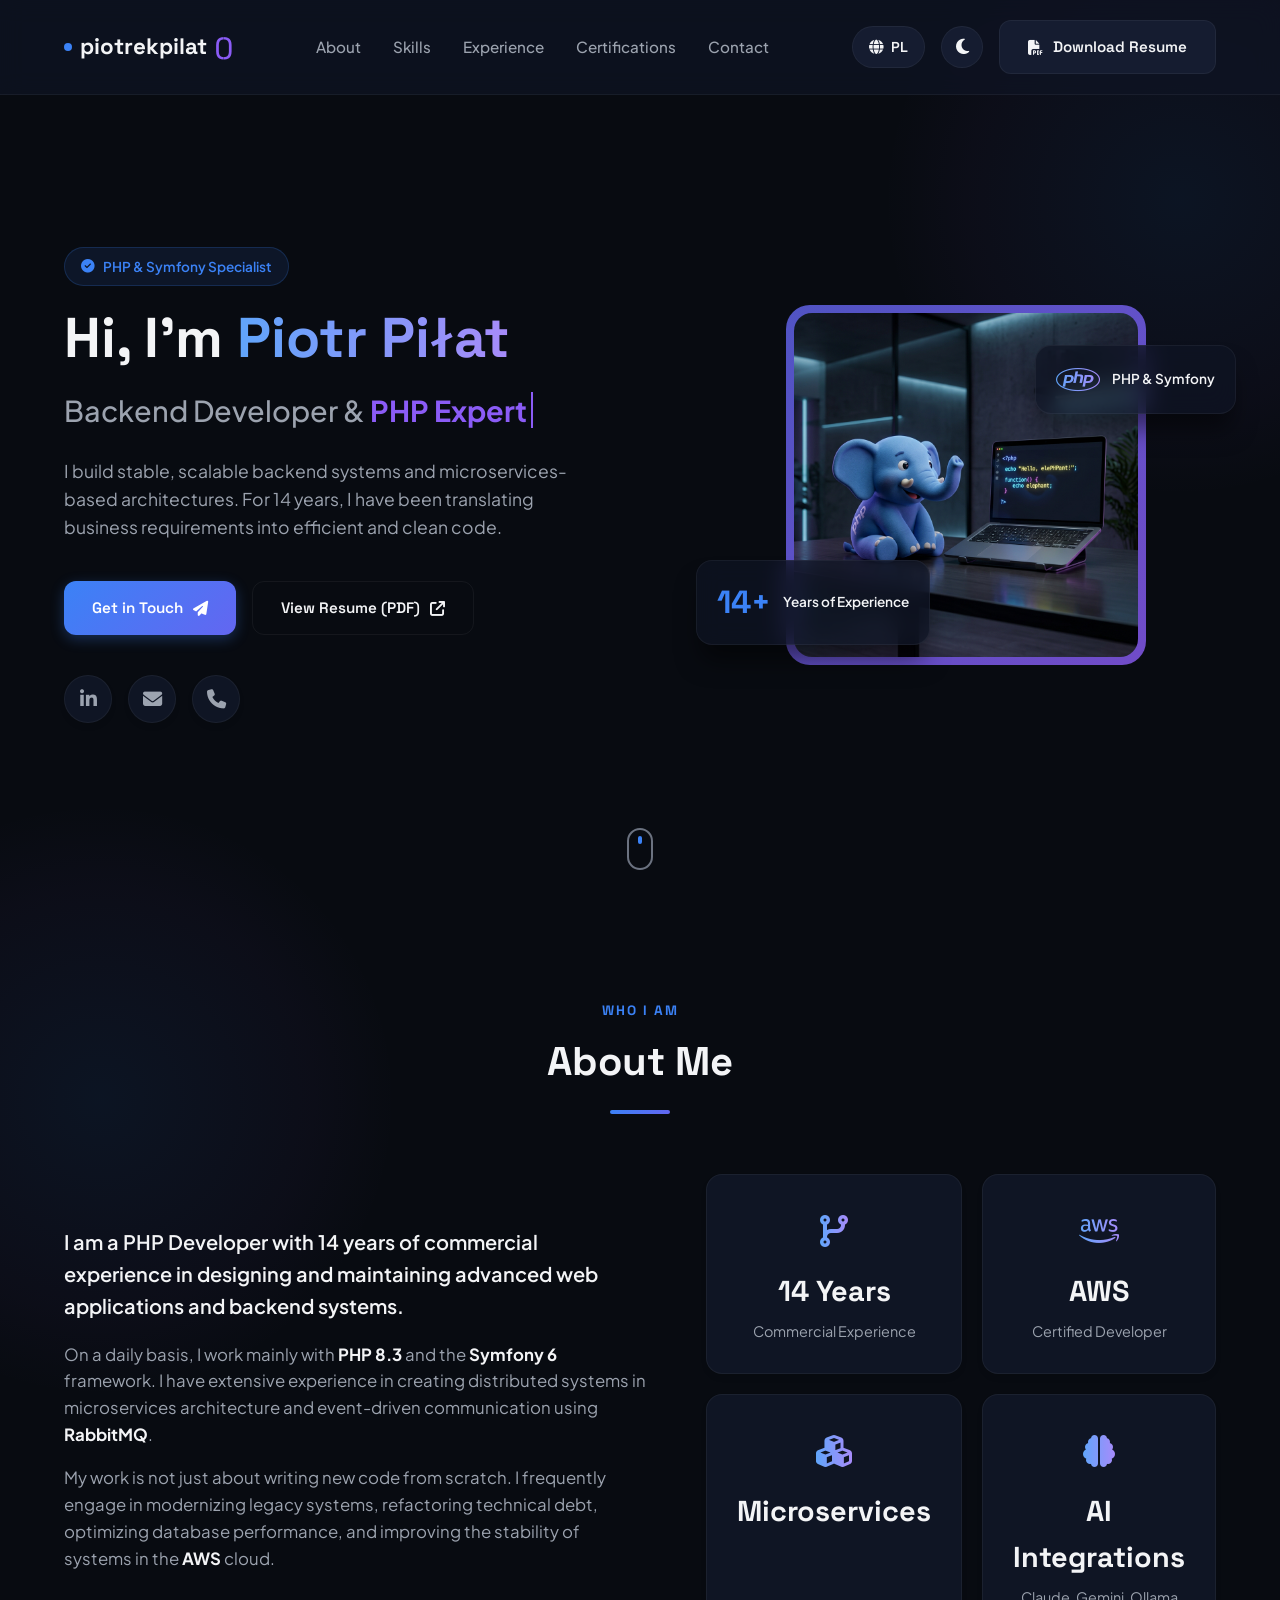
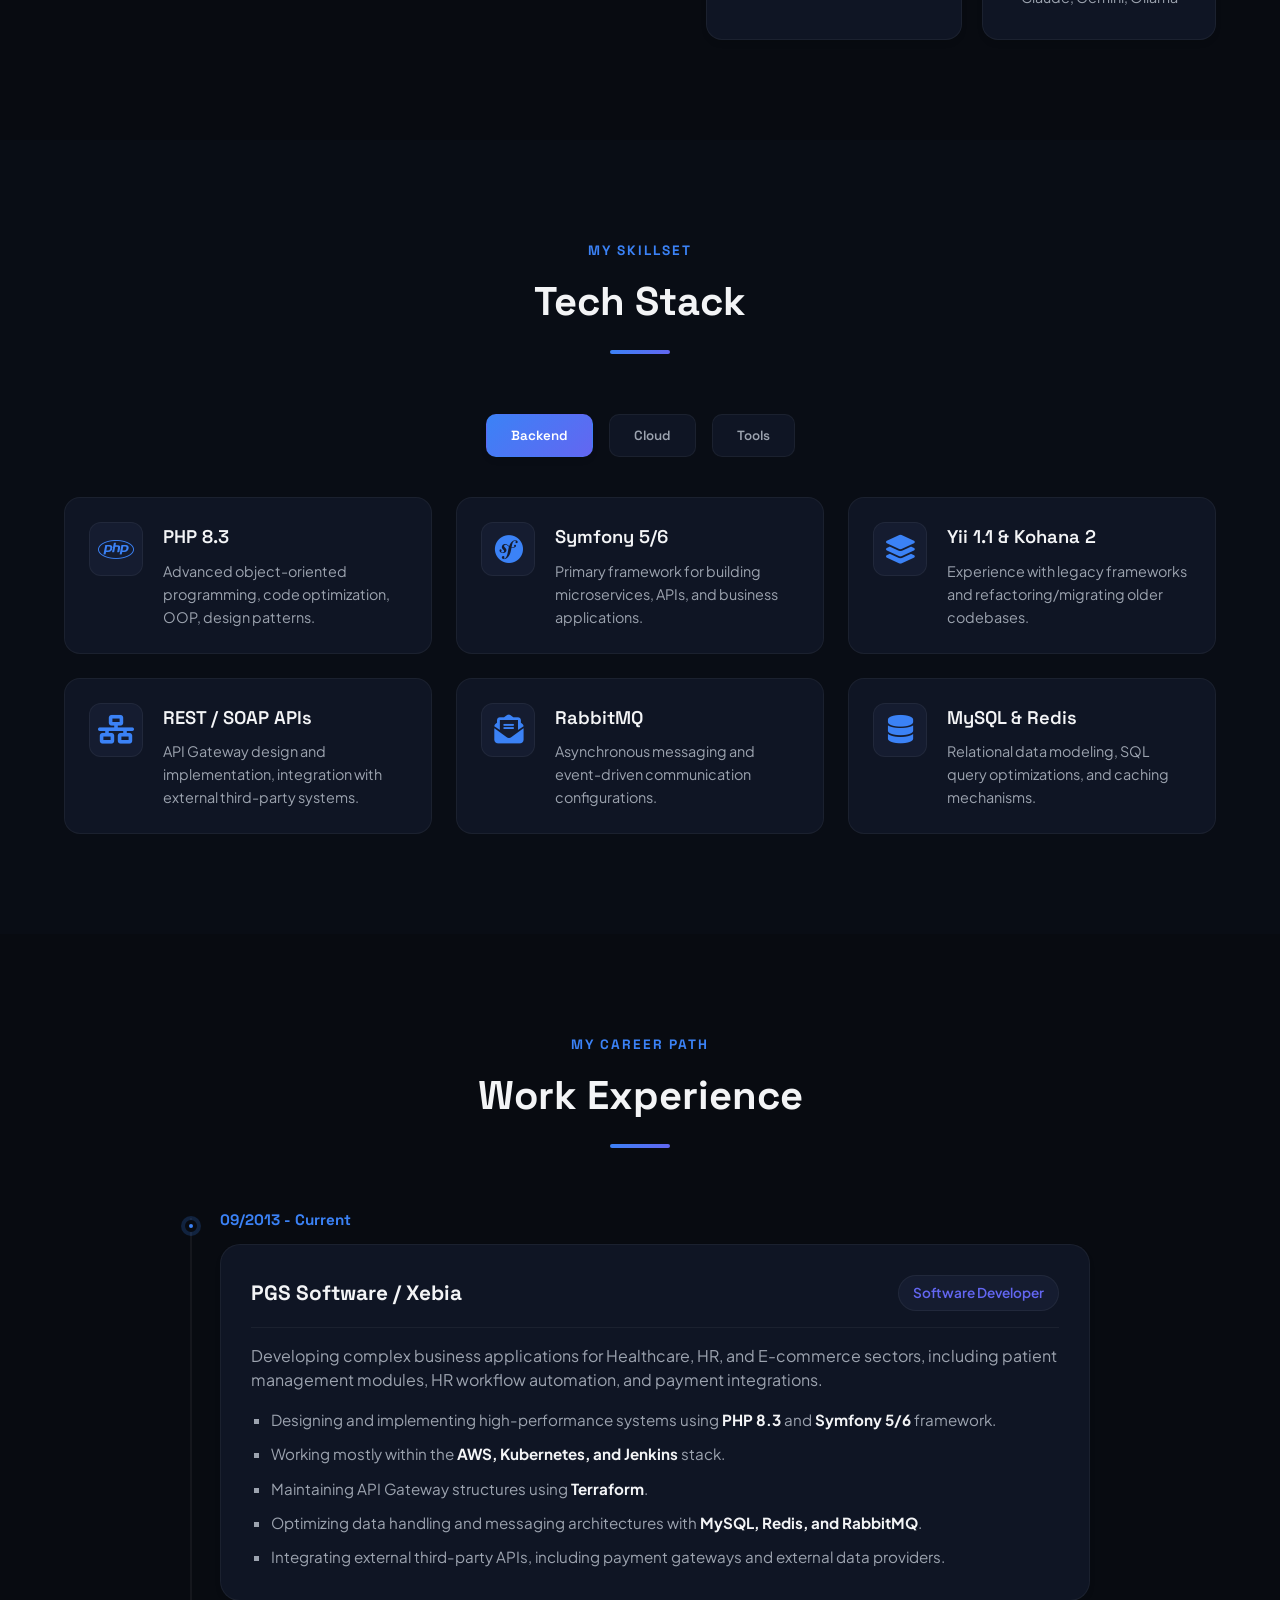
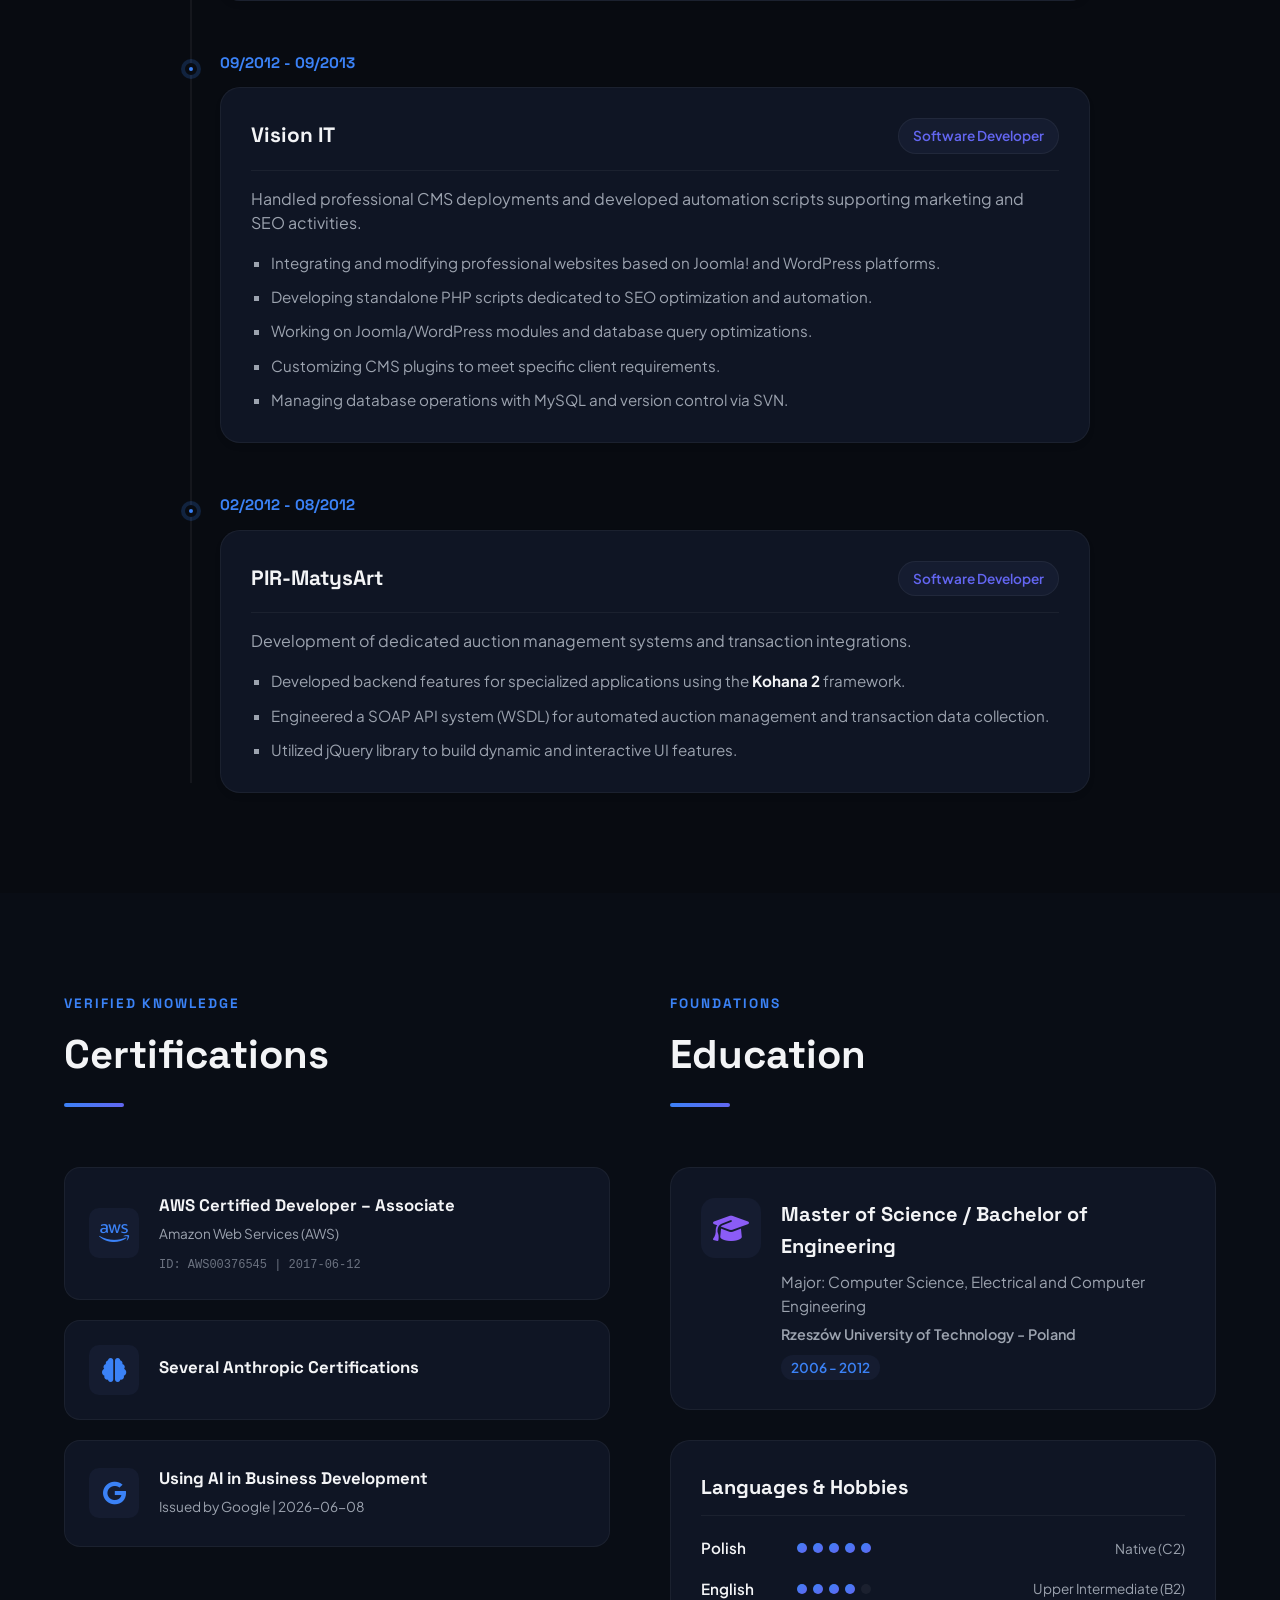
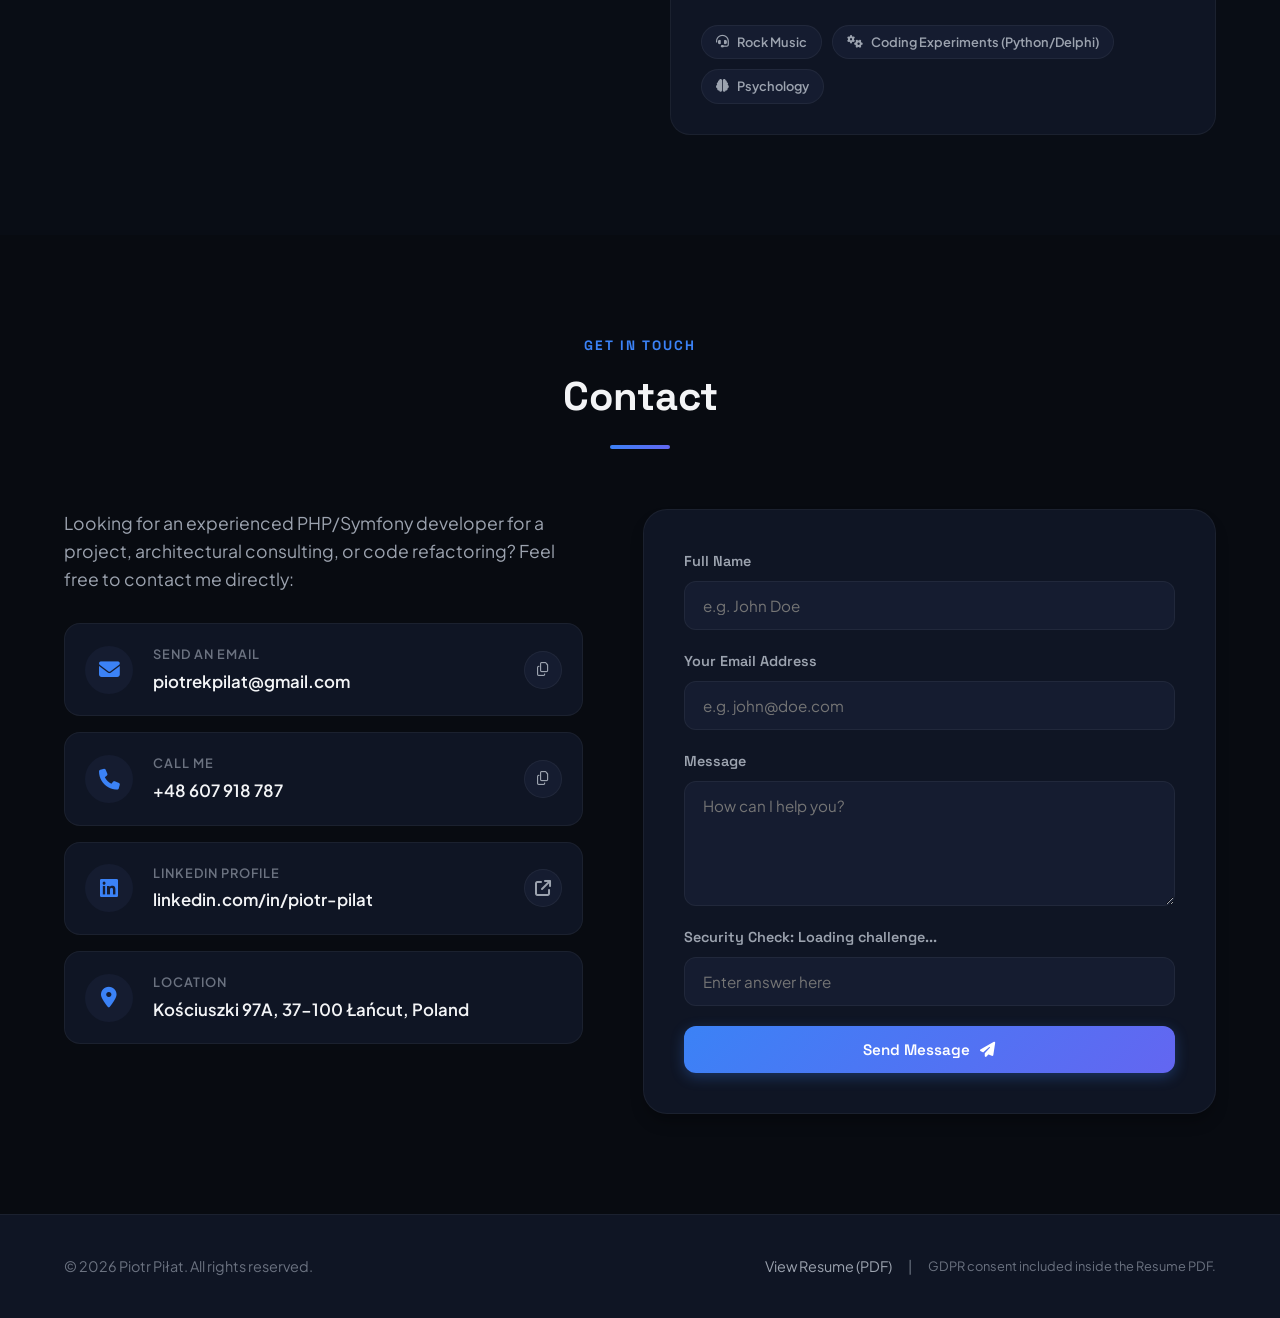
==== commit 5d037a2c: "Refactor: Move translations to external JS files to avoid CORS and load dynamically" ====
--- a/index.html
+++ b/index.html
@@ -589,6 +589,8 @@
               </div>
           </div>
       </footer>
+      <script src="lang/en.js"></script>
+      <script src="lang/pl.js"></script>
       <script src="script.js"></script>
   </body>
   </html>
--- a/style.css
+++ b/style.css
@@ -328,6 +328,8 @@
     font-family: var(--font-heading);
     font-weight: 600;
     font-size: 0.9rem;
+    cursor: pointer;
+    text-decoration: none;
     transition: var(--transition-smooth);
 }
 .lang-toggle-btn:hover {
@@ -1351,6 +1353,111 @@
     }
 }
 
+@media (max-width: 480px) {
+    :root {
+        --section-padding: 60px 0;
+    }
+    .container {
+        padding: 0 16px;
+    }
+    .logo {
+        font-size: 1.15rem;
+    }
+    .nav-actions {
+        gap: 10px;
+    }
+    .lang-toggle-btn {
+        padding: 0 10px;
+        height: 36px;
+        font-size: 0.8rem;
+    }
+    .theme-btn {
+        width: 36px;
+        height: 36px;
+        font-size: 0.95rem;
+    }
+    .hero-title {
+        font-size: 2.2rem;
+    }
+    .hero-subtitle {
+        font-size: 1.2rem;
+    }
+    .hero-buttons {
+        flex-direction: column;
+        gap: 12px;
+        width: 100%;
+    }
+    .hero-buttons .btn {
+        width: 100%;
+        justify-content: center;
+        padding: 14px 20px;
+    }
+    .hero-socials {
+        justify-content: center;
+        width: 100%;
+    }
+    .image-wrapper {
+        width: 240px;
+        height: 240px;
+    }
+    .xp-card {
+        left: -10px;
+        bottom: 10px;
+        padding: 10px 14px;
+    }
+    .xp-card .num {
+        font-size: 1.6rem;
+    }
+    .tech-card {
+        right: -10px;
+        top: 20px;
+        padding: 10px 14px;
+    }
+    
+    .skills-tabs {
+        gap: 8px;
+    }
+    .tab-btn {
+        padding: 10px 14px;
+        font-size: 0.85rem;
+    }
+    
+    .timeline {
+        padding-left: 20px;
+    }
+    .timeline-dot {
+        left: -25px;
+    }
+    .timeline-content {
+        padding: 20px;
+    }
+    .timeline-bullets {
+        padding-left: 16px;
+    }
+
+    .cert-item {
+        padding: 16px;
+        gap: 12px;
+    }
+    .cert-icon {
+        width: 40px;
+        height: 40px;
+        font-size: 1.2rem;
+    }
+
+    .info-link-card {
+        padding: 16px;
+        gap: 12px;
+    }
+    .info-link-text a, .info-link-text strong {
+        font-size: 0.9rem;
+        word-break: break-all;
+    }
+    .contact-form-container {
+        padding: 24px 16px;
+    }
+}
+
 /* ==========================================================================
    Animations
    ========================================================================== */
